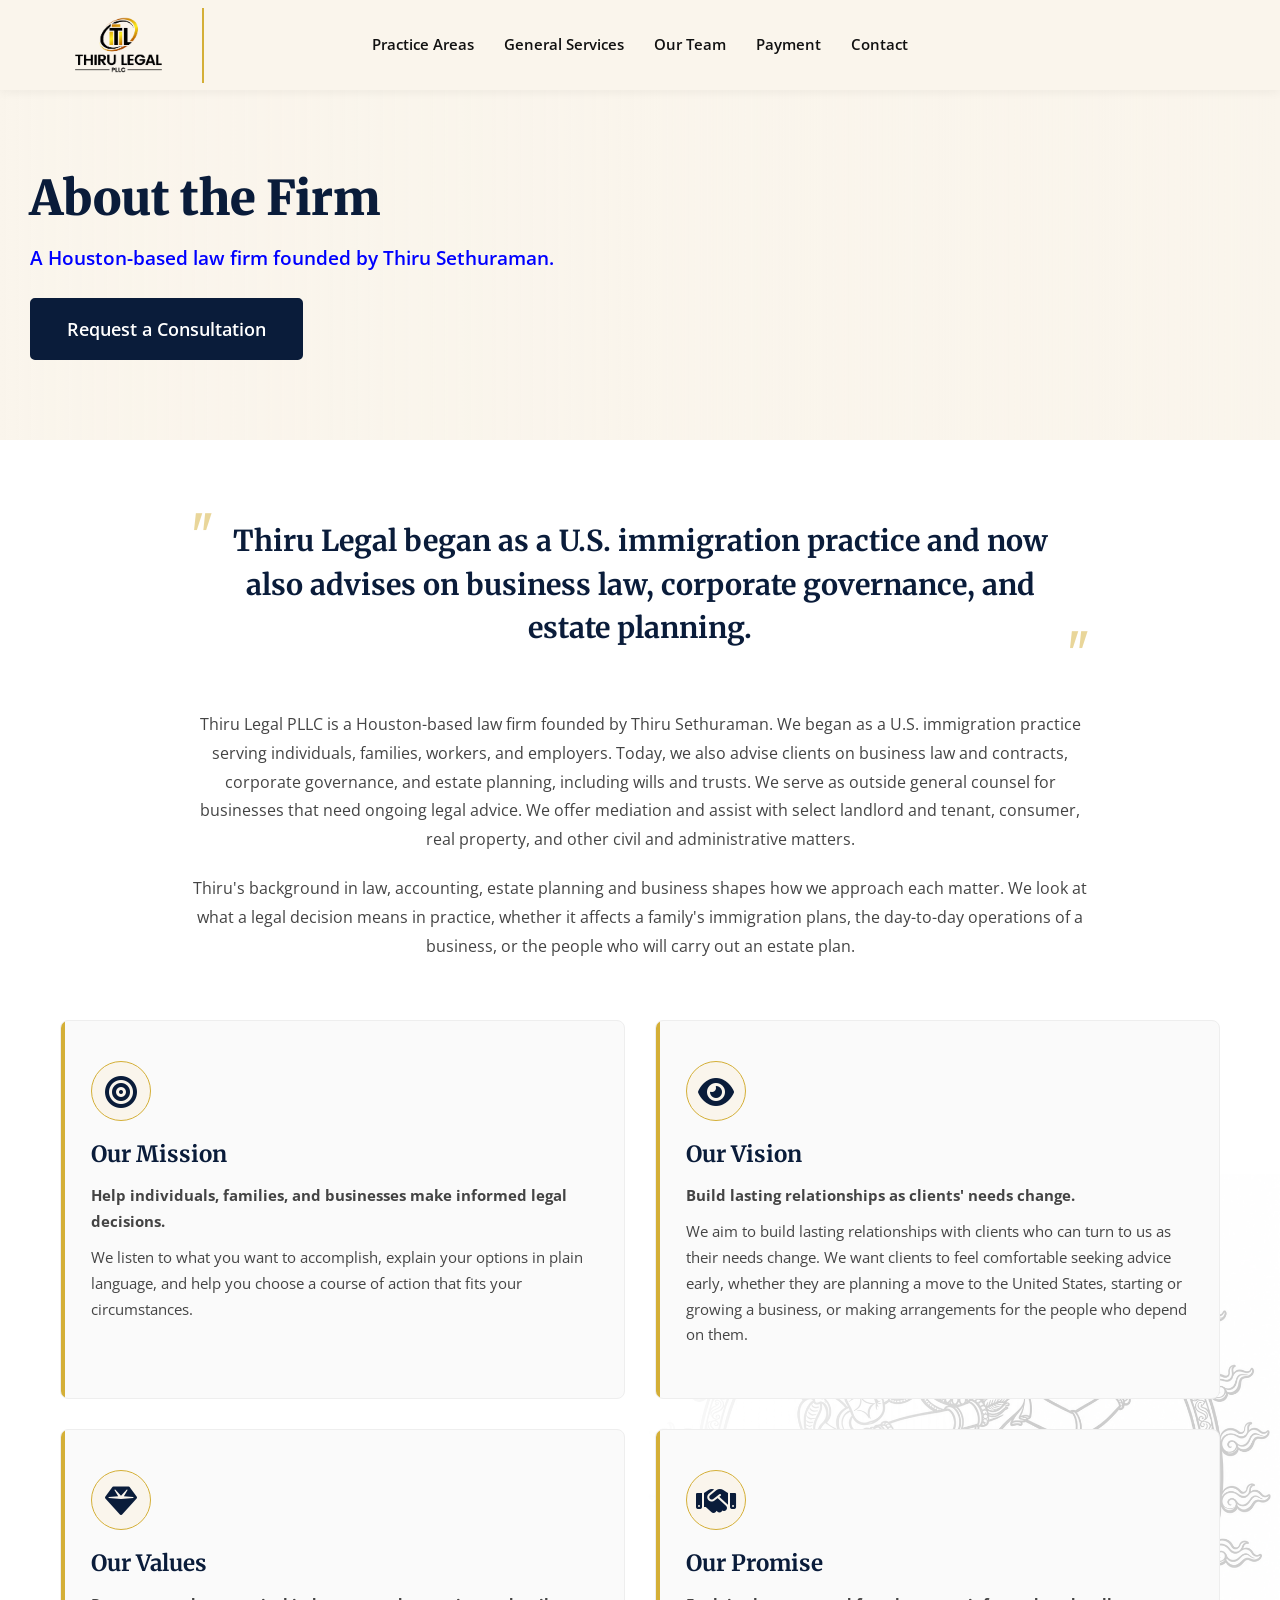
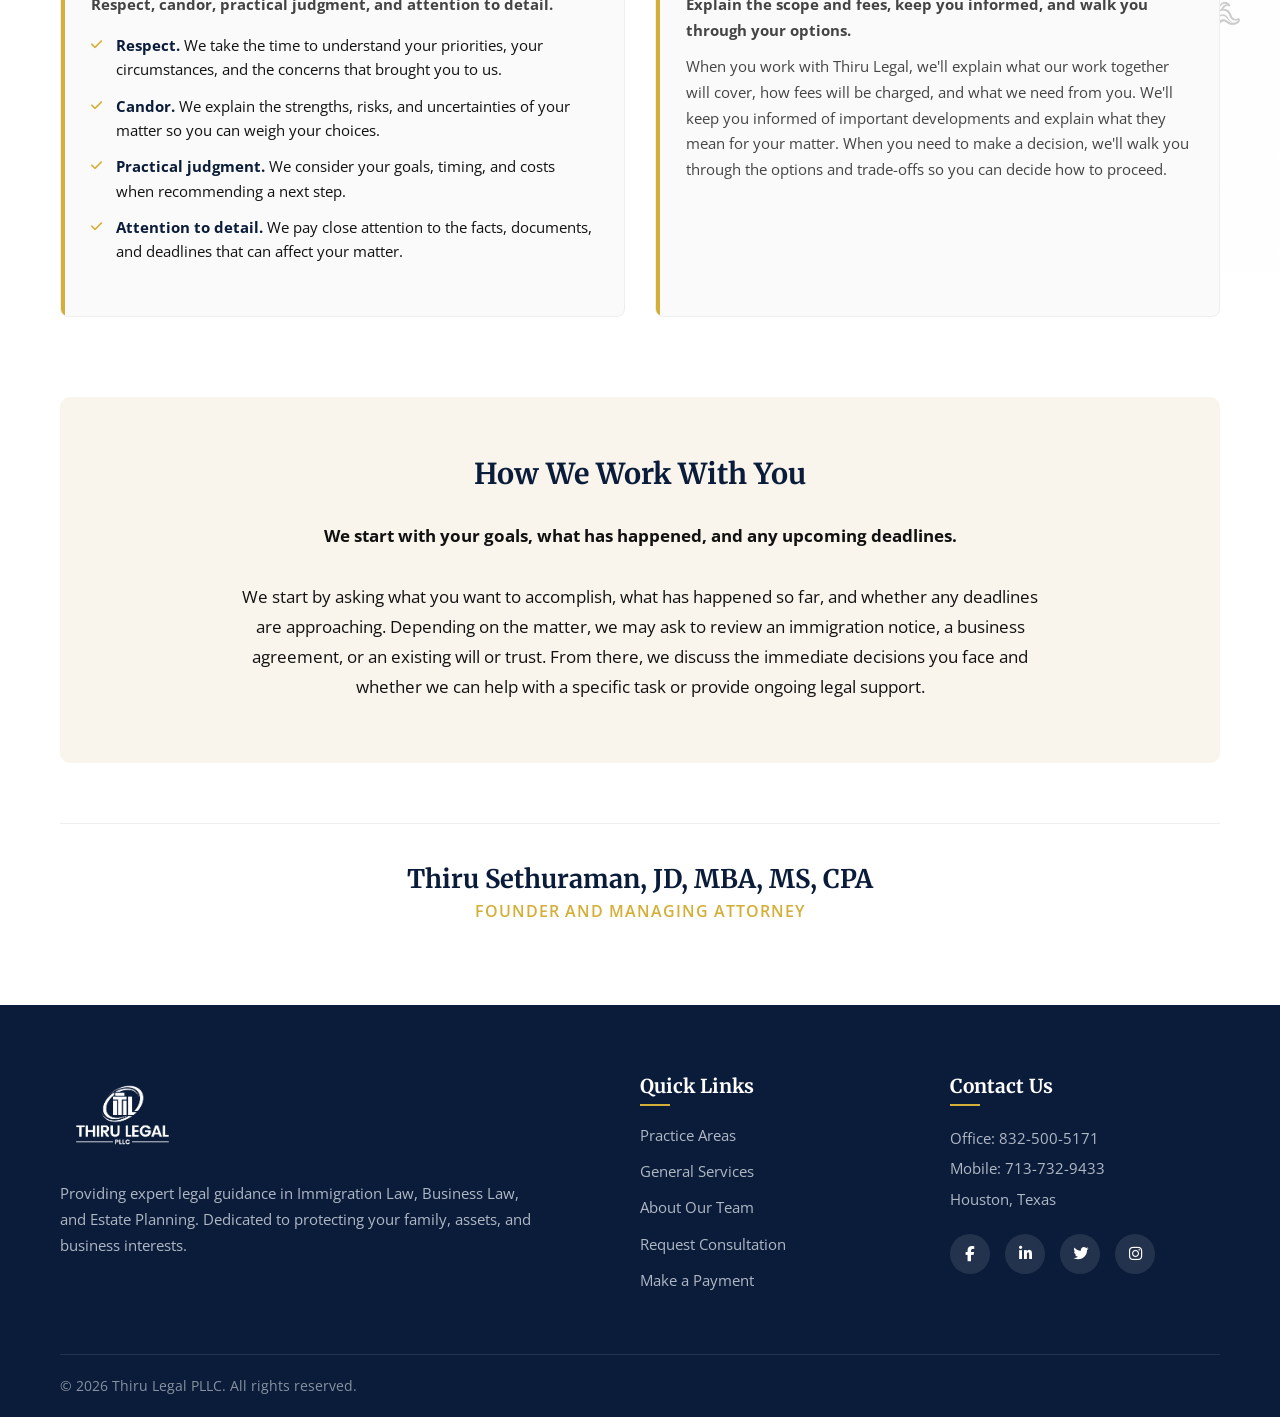
==== about.html @ 8e72c3c6 "latest" ====
<!DOCTYPE html>
<html lang="en">
<head>
    <meta charset="UTF-8">
    <meta name="viewport" content="width=device-width, initial-scale=1.0">
    <title>About the Firm | Thiru Legal PLLC</title>
    <link rel="stylesheet" href="https://cdnjs.cloudflare.com/ajax/libs/font-awesome/6.4.0/css/all.min.css">
    <link rel="preconnect" href="https://fonts.googleapis.com">
    <link rel="preconnect" href="https://fonts.gstatic.com" crossorigin>
    <link href="https://fonts.googleapis.com/css2?family=Merriweather:wght@400;700;900&family=Open+Sans:wght@400;600&display=swap" rel="stylesheet">
    <link rel="stylesheet" href="style.css">
    <style>
        /* --- ABOUT PAGE SPECIFIC STYLES --- */
        
        .about-intro-highlight {
            font-family: var(--font-heading);
            font-size: clamp(1.4rem, 3vw, 1.8rem);
            font-weight: 700;
            color: var(--primary-dark);
            text-align: center;
            max-width: 900px;
            margin: 0 auto 60px auto;
            line-height: 1.5;
            position: relative;
            padding: 0 20px;
        }

        .about-intro-highlight::before,
        .about-intro-highlight::after {
            content: '"';
            font-size: 3rem;
            color: var(--accent-gold);
            position: absolute;
            opacity: 0.5;
        }
        .about-intro-highlight::before { top: -20px; left: 0; }
        .about-intro-highlight::after { bottom: -40px; right: 0; }

        /* 4-Box Grid for Core Principles */
        .principles-grid {
            display: grid;
            grid-template-columns: repeat(2, 1fr);
            gap: 30px;
            margin-bottom: 80px;
        }

        .principle-card {
            background-color: #FAFAFA;
            border: 1px solid #eee;
            border-radius: 8px;
            padding: 40px 30px;
            transition: transform 0.3s ease, box-shadow 0.3s ease;
            position: relative;
            overflow: hidden;
        }

        .principle-card::before {
            content: '';
            position: absolute;
            top: 0;
            left: 0;
            width: 4px;
            height: 100%;
            background-color: var(--accent-gold);
            transition: width 0.3s ease;
        }

        .principle-card:hover {
            transform: translateY(-5px);
            box-shadow: 0 10px 30px rgba(0,0,0,0.08);
        }
        
        .principle-card:hover::before {
            width: 100%;
            opacity: 0.05;
        }

        .principle-icon {
            font-size: 2rem;
            color: var(--primary-dark);
            margin-bottom: 20px;
            display: inline-block;
            background: var(--primary-light);
            width: 60px;
            height: 60px;
            line-height: 60px;
            text-align: center;
            border-radius: 50%;
            border: 1px solid var(--accent-gold);
        }

        .principle-card h3 {
            font-size: 1.4rem;
            margin-bottom: 15px;
            color: var(--primary-dark);
        }

        .principle-card p {
            font-size: 0.95rem;
            color: var(--text-gray);
            line-height: 1.7;
            margin-bottom: 10px;
        }

        /* Values List styling */
        .values-list {
            list-style: none;
            padding: 0;
            margin: 0;
        }

        .values-list li {
            margin-bottom: 12px;
            padding-left: 25px;
            position: relative;
            font-size: 0.95rem;
            color: var(--text-dark);
        }

        .values-list li::before {
            content: '\f00c'; /* FontAwesome Checkmark */
            font-family: 'Font Awesome 6 Free';
            font-weight: 900;
            color: var(--accent-gold);
            position: absolute;
            left: 0;
            top: 2px;
            font-size: 0.8rem;
        }

        .values-list strong {
            color: var(--primary-dark);
        }

        /* The Process Section */
        .process-section {
            background-color: var(--primary-light);
            padding: 60px 40px;
            border-radius: 10px;
            margin-bottom: 60px;
        }

        .process-section h3 {
            font-size: 1.8rem;
            text-align: center;
            margin-bottom: 30px;
            color: var(--primary-dark);
        }

        .process-section p {
            text-align: center;
            max-width: 800px;
            margin: 0 auto;
            font-size: 1.05rem;
            line-height: 1.8;
            color: var(--text-dark);
        }

        /* Founder Block */
        .founder-signature {
            text-align: center;
            margin-top: 60px;
            padding-top: 40px;
            border-top: 1px solid #eee;
        }
        .founder-signature h4 {
            font-family: var(--font-heading);
            font-size: 1.6rem;
            color: var(--primary-dark);
            margin-bottom: 5px;
        }
        .founder-signature p {
            color: var(--accent-gold);
            font-size: 1rem;
            font-weight: 600;
            text-transform: uppercase;
            letter-spacing: 1px;
        }

        /* Background text block */
        .firm-background-text {
            max-width: 900px; 
            margin: 0 auto 60px auto; 
            font-size: 1rem; 
            color: var(--text-gray); 
            line-height: 1.8;
            text-align: center;
        }

        /* Responsive */
        @media (max-width: 768px) {
            .principles-grid { grid-template-columns: 1fr; }
            .process-section { padding: 40px 20px; }
        }
    </style>
</head>
<body>

    <!-- Header -->
    <header>
        <div class="container nav-container">
            <a href="index.html" class="logo-link">
                <img src="logo.png" alt="Thiru Legal PLLC Logo" class="nav-logo">
            </a>
            <ul class="nav-links" id="navLinks">
                <li><a href="index.html#practice-areas">Practice Areas</a></li>
                <li><a href="general-services.html">General Services</a></li>
                <li><a href="team.html">Our Team</a></li>
                <li><a href="payment.html">Payment</a></li>
                <li><a href="contact.html">Contact</a></li>
            </ul>
            <div class="nav-actions">
                <button class="mobile-menu-btn" onclick="toggleMenu()">☰</button>
            </div>
        </div>
    </header>

    <!-- Inner Hero -->
    <section class="inner-hero">
        <div class="container-fluid inner-hero-container">
            <div>
                <h1>About the Firm</h1>
                <p class="subtitle">A Houston-based law firm founded by Thiru Sethuraman.</p>
                <a href="index.html#contact" class="cta-btn">Request a Consultation</a>
            </div>
        </div>
    </section>

    <!-- Main Content -->
    <section class="page-content">
        <div class="container">
            
            <!-- Highlighted Quote -->
            <div class="about-intro-highlight">
                Thiru Legal began as a U.S. immigration practice and now also advises on business law, corporate governance, and estate planning.
            </div>

            <!-- Firm Background -->
            <div class="firm-background-text">
                <p style="margin-bottom: 20px;">Thiru Legal PLLC is a Houston-based law firm founded by Thiru Sethuraman. We began as a U.S. immigration practice serving individuals, families, workers, and employers. Today, we also advise clients on business law and contracts, corporate governance, and estate planning, including wills and trusts. We serve as outside general counsel for businesses that need ongoing legal advice. We offer mediation and assist with select landlord and tenant, consumer, real property, and other civil and administrative matters.</p>
                <p>Thiru's background in law, accounting, estate planning and business shapes how we approach each matter. We look at what a legal decision means in practice, whether it affects a family's immigration plans, the day-to-day operations of a business, or the people who will carry out an estate plan.</p>
            </div>

            <!-- Principles Grid -->
            <div class="principles-grid">
                
                <!-- Mission -->
                <div class="principle-card">
                    <div class="principle-icon"><i class="fas fa-bullseye"></i></div>
                    <h3>Our Mission</h3>
                    <p><strong>Help individuals, families, and businesses make informed legal decisions.</strong></p>
                    <p>We listen to what you want to accomplish, explain your options in plain language, and help you choose a course of action that fits your circumstances.</p>
                </div>

                <!-- Vision -->
                <div class="principle-card">
                    <div class="principle-icon"><i class="fas fa-eye"></i></div>
                    <h3>Our Vision</h3>
                    <p><strong>Build lasting relationships as clients' needs change.</strong></p>
                    <p>We aim to build lasting relationships with clients who can turn to us as their needs change. We want clients to feel comfortable seeking advice early, whether they are planning a move to the United States, starting or growing a business, or making arrangements for the people who depend on them.</p>
                </div>

                <!-- Values -->
                <div class="principle-card">
                    <div class="principle-icon"><i class="fas fa-gem"></i></div>
                    <h3>Our Values</h3>
                    <p style="margin-bottom: 15px;"><strong>Respect, candor, practical judgment, and attention to detail.</strong></p>
                    <ul class="values-list">
                        <li><strong>Respect.</strong> We take the time to understand your priorities, your circumstances, and the concerns that brought you to us.</li>
                        <li><strong>Candor.</strong> We explain the strengths, risks, and uncertainties of your matter so you can weigh your choices.</li>
                        <li><strong>Practical judgment.</strong> We consider your goals, timing, and costs when recommending a next step.</li>
                        <li><strong>Attention to detail.</strong> We pay close attention to the facts, documents, and deadlines that can affect your matter.</li>
                    </ul>
                </div>

                <!-- Promise -->
                <div class="principle-card">
                    <div class="principle-icon"><i class="fas fa-handshake"></i></div>
                    <h3>Our Promise</h3>
                    <p><strong>Explain the scope and fees, keep you informed, and walk you through your options.</strong></p>
                    <p>When you work with Thiru Legal, we'll explain what our work together will cover, how fees will be charged, and what we need from you. We'll keep you informed of important developments and explain what they mean for your matter. When you need to make a decision, we'll walk you through the options and trade-offs so you can decide how to proceed.</p>
                </div>

            </div>

            <!-- How We Work With You Section -->
            <div class="process-section">
                <h3>How We Work With You</h3>
                <p><strong>We start with your goals, what has happened, and any upcoming deadlines.</strong><br><br>
                We start by asking what you want to accomplish, what has happened so far, and whether any deadlines are approaching. Depending on the matter, we may ask to review an immigration notice, a business agreement, or an existing will or trust. From there, we discuss the immediate decisions you face and whether we can help with a specific task or provide ongoing legal support.</p>
            </div>

            <!-- Founder Signature -->
            <div class="founder-signature">
                <h4>Thiru Sethuraman, JD, MBA, MS, CPA</h4>
                <p>Founder and Managing Attorney</p>
            </div>

        </div>
    </section>

    <!-- Footer -->
    <footer id="contact">
        <div class="container">
            <div class="footer-grid">
                <div class="footer-col footer-about">
                    <a href="index.html" class="footer-logo-link">
                        <img src="logo.png" alt="Thiru Legal Logo" class="footer-logo-img">
                    </a>
                    <p>Providing expert legal guidance in Immigration Law, Business Law, and Estate Planning. Dedicated to protecting your family, assets, and business interests.</p>
                </div>
                <div class="footer-col footer-links">
                    <h4>Quick Links</h4>
                    <ul>
                        <li><a href="index.html#practice-areas">Practice Areas</a></li>
                        <li><a href="general-services.html">General Services</a></li>
                        <li><a href="team.html">About Our Team</a></li>
                        <li><a href="index.html#contact">Request Consultation</a></li>
                        <li><a href="payment.html">Make a Payment</a></li>
                    </ul>
                </div>
                <div class="footer-col footer-contact-info">
                    <h4>Contact Us</h4>
                    <div class="footer-contact-row">
                        <span>Office: 832-500-5171</span><br>
                        <span>Mobile: 713-732-9433</span><br>
                        <span>Houston, Texas</span>
                    </div>
                    <div class="footer-social">
                        <a href="#"><i class="fab fa-facebook-f"></i></a>
                        <a href="#"><i class="fab fa-linkedin-in"></i></a>
                        <a href="#"><i class="fab fa-twitter"></i></a>
                        <a href="#"><i class="fab fa-instagram"></i></a>
                    </div>
                </div>
            </div>
            <div class="footer-bottom">
                <p>&copy; 2026 Thiru Legal PLLC. All rights reserved.</p>
            </div>
        </div>
    </footer>

    <!-- JavaScript -->
    <script>
        function toggleMenu() {
            document.getElementById('navLinks').classList.toggle('active');
        }
    </script>
</body>
</html>
---- style.css ----
/* --- GLOBAL STYLES & VARIABLES --- */
        :root {
            --primary-dark: #0A1C3A; /* Navy Blue */
            --primary-light: #FAF5EC; /* Cream/Off-white */
            --accent-gold: #D4AF37;
            --text-dark: #111;
            --text-gray: #444;
            --white: #ffffff;
            --font-heading: 'Merriweather', serif;
            --font-body: 'Open Sans', sans-serif;
        }

        * {
            margin: 0;
            padding: 0;
            box-sizing: border-box;
        }

        body {
            font-family: var(--font-body);
            color: var(--text-dark);
            line-height: 1.6;
            background-color: var(--white);
            overflow-x: hidden;
        }

        h1, h2, h3, h4 {
            font-family: var(--font-heading);
            color: var(--primary-dark);
            line-height: 1.2;
        }

        a {
            text-decoration: none;
            color: inherit;
            transition: all 0.3s ease;
        }

        .container {
            max-width: 1200px;
            margin: 0 auto;
            padding: 0 20px;
        }

          /* --- NAVIGATION --- */
        header {
            background-color: var(--primary-light);
            padding: 5px 0;
            position: sticky;
            top: 0;
            z-index: 1000;
            box-shadow: 0 2px 10px rgba(0,0,0,0.05);
        }

        .nav-container {
            display: flex;
            justify-content: space-between; /* Pushes Logo left, Actions right */
            align-items: center;
            position: relative;
            min-height: 80px;
        }

        /* 1. Logo (Left) */
        .logo-link {
            display: flex;
            align-items: center;
            /* z-index: 10; */
            flex: 1; /* Ensures logo container takes up space on the left */
        }

        .nav-logo {
            height: 75px; 
            width: auto;
            object-fit: contain;
            border-right: 2px solid var(--accent-gold); 
            padding-right: 25px; 
        }

        /* 2. Nav Links (Center) */
        .nav-links {
            display: flex;
            gap: 30px;
            list-style: none;
            
            /* Keeps menu perfectly centered */
            position: absolute;
            left: 50%;
            transform: translateX(-50%);
            margin: 0;
            padding: 0;
        }

        .nav-links li a {
            font-size: 0.95rem;
            font-weight: 600;
            color: var(--text-dark);
            transition: color 0.3s ease;
        }

        .nav-links li a:hover {
            color: var(--accent-gold);
        }

        /* 3. Right Side Actions */
        .nav-actions {
            display: flex;
            align-items: center;
            gap: 15px;
            z-index: 10;
            flex: 1; /* Ensures actions container takes up space on the right */
            justify-content: flex-end; /* Aligns items to the right */
        }

        /* The new Consultation Button */
        .nav-cta-btn {
            background-color: var(--primary-dark);
            color: var(--white);
            padding: 10px 20px;
            border-radius: 5px;
            font-size: 0.9rem;
            font-weight: 600;
            border: 2px solid var(--primary-dark);
            transition: all 0.3s ease;
            white-space: nowrap; /* Prevents text from wrapping */
        }

        .nav-cta-btn:hover {
            background-color: transparent;
            color: var(--primary-dark);
        }

        .mobile-menu-btn {
            display: none;
            font-size: 1.5rem;
            cursor: pointer;
            background: none;
            border: none;
            color: var(--primary-dark);
        }

        /* --- RESPONSIVE UPDATES --- */
        /* Hide the centered links and show mobile menu earlier to prevent crowding */
        @media (max-width: 1100px) {
            .nav-links {
                display: none;
                flex-direction: column;
                position: absolute;
                top: 100%;
                left: 0;
                transform: none;
                width: 100%;
                background-color: var(--primary-light);
                padding: 20px 0;
                box-shadow: 0 5px 10px rgba(0,0,0,0.1);
                text-align: center;
                gap: 15px;
            }

            .nav-links.active {
                display: flex;
            }

            .mobile-menu-btn {
                display: block;
            }
            
            .nav-actions {
                flex: none; /* Remove flex sizing on mobile */
            }
        }

        @media (max-width: 576px) {
            /* On very small phones, hide the nav button text or make it smaller */
            .nav-logo {
                height: 50px; 
                border-right: none; 
                padding-right: 0;
            }
            
            .nav-cta-btn {
                padding: 8px 12px;
                font-size: 0.8rem;
            }
        }
 /* --- HERO SECTION (UPDATED FOR FULL BACKGROUND) --- */
        .hero {
            position: relative;
            padding: 120px 0; /* Adjust padding as needed */
            min-height: 600px;
            /* display: flex;
            align-items: center; */
            
            /* The Background Image */
            /* REPLACE THIS URL WITH YOUR ACTUAL IMAGE PATH */
           background-image: url('https://images.unsplash.com/photo-1497366216548-37526070297c?ixlib=rb-4.0.3&auto=format&fit=crop&w=1920&q=80');background-image: url('https://images.unsplash.com/photo-1556761175-5973dc0f32e7?ixlib=rb-4.0.3&auto=format&fit=crop&w=1920&q=80');background-image: url('https://images.unsplash.com/photo-1589829085413-56de8ae18c73?ixlib=rb-4.0.3&auto=format&fit=crop&w=1920&q=80');background-image: url('https://images.unsplash.com/photo-1600880292203-757bb62b4baf?ixlib=rb-4.0.3&auto=format&fit=crop&w=1920&q=80'); 
            background-size: cover;
            background-position: center;
            background-repeat: no-repeat;
        }

        /* The Cream Gradient Overlay */
        /* This creates the solid cream color on the left that fades out to reveal the image on the right */
        .hero::before {
            content: '';
            position: absolute;
            top: 0;
            left: 0;
            width: 100%;
            height: 100%;
            background: linear-gradient(to right, 
                rgba(250, 245, 236, 1) 0%,    /* Solid cream on the far left */
                rgba(250, 245, 236, 0.95) 30%, /* Cream fading slightly */
                rgba(250, 245, 236, 0.4) 60%,  /* Becoming transparent */
                rgba(250, 245, 236, 0) 100%    /* Fully transparent on the right */
            );
            z-index: 1;
        }

        .hero-container {
            display: flex;
            position: relative;
            z-index: 2; /* Keeps text above the overlay and image */
        }

        .hero-content {
            flex: 1;
            max-width: 650px; /* Prevents text from covering the faces in the image */
        }

        .hero-content h1 {
            font-size: 3.5rem;
            margin-bottom: 20px;
            font-weight: 900;
            line-height: 1.1;
        }

        .hero-subtitle {
            color: #0000FF;
            font-size: 1.2rem;
            font-weight: 600;
            margin-bottom: 15px;
            line-height: 1.4;
        }

        .hero-divider {
            width: 50px;
            height: 2px;
            background-color: var(--accent-gold);
            margin-bottom: 15px;
        }

        .hero-location {
            font-size: 0.95rem;
            margin-bottom: 30px;
            color: var(--text-gray);
        }

        .cta-btn {
            display: inline-block;
            background-color: var(--primary-dark);
            color: var(--white);
            padding: 15px 35px;
            border-radius: 5px;
            font-weight: 600;
            font-size: 1.1rem;
            border: 2px solid var(--primary-dark);
            transition: all 0.3s ease;
        }

        .cta-btn:hover {
            background-color: transparent;
            color: var(--primary-dark);
        }

        /* --- RESPONSIVE UPDATES FOR HERO --- */
        @media (max-width: 992px) {
            .hero-content h1 { font-size: 2.8rem; }
            .hero-content { max-width: 80%; }
            
            /* Adjust gradient for tablets */
            .hero::before {
                background: linear-gradient(to right, 
                    rgba(250, 245, 236, 1) 0%,    
                    rgba(250, 245, 236, 0.9) 50%, 
                    rgba(250, 245, 236, 0.5) 100%
                );
            }
        }

        @media (max-width: 768px) {
            .hero {
                padding: 80px 0;
                min-height: auto;
            }

            /* On mobile, make the overlay darker vertically so text is readable */
            .hero::before {
                background: rgba(250, 245, 236, 0.85); /* Solid overlay for mobile */
            }

            .hero-container {
                justify-content: center;
                text-align: center;
            }

            .hero-content {
                max-width: 100%;
            }

            .hero-content h1 { font-size: 2.2rem; }
            .hero-divider { margin: 15px auto; }
        }

        /* --- HOW WE CAN HELP SECTION --- */
        .help-section {
            padding: 80px 0;
            background-color: var(--white); 
            text-align: center;
            position: relative; 
            overflow: hidden; 
        }

        /* This creates the image on the RIGHT and fades it to the LEFT */
        .help-section::before {
            content: '';
            position: absolute;
            top: 0;
            right: 0; /* Changed from left: 0 to right: 0 */
            width: 50%; /* Adjust this if you want it wider/narrower */
            height: 100%;
            background-image: url('nataraja.png');
            background-size: contain;
            background-position: right center; /* Aligns image to the right */
            background-repeat: no-repeat;
            
            opacity: 0.1; /* 60% visibility */
            
            /* Reversed the gradient mask: solid on the right, fading to transparent on the left */
            -webkit-mask-image: linear-gradient(to left, black 40%, transparent 100%);
            mask-image: linear-gradient(to left, black 40%, transparent 100%);
            
            z-index: 0;
        }

        /* Ensure the text and cards stay above the background image */
        .help-section .container {
            position: relative;
            z-index: 1; 
        }

        .section-title {
            font-size: 2.5rem;
            margin-bottom: 15px;
            color: var(--primary-dark);
        }

        .section-divider-img {
            display: block;
            width: 300px; 
            height: auto;
            margin: 0 auto 50px auto; 
        }

        .help-grid {
            display: grid;
            grid-template-columns: repeat(2, 1fr);
            gap: 30px;
            text-align: left;
        }

        .help-card {
            /* Added a slight solid white background to the cards so text pops over the image */
            background-color: rgba(250, 250, 250, 0.95); 
            padding: 30px;
            border: 1px solid #eee;
            border-radius: 8px;
            transition: transform 0.3s ease, box-shadow 0.3s ease;
            backdrop-filter: blur(2px); /* Optional: blurs the image slightly behind the cards */
        }

        .help-card:hover {
            transform: translateY(-5px);
            box-shadow: 0 10px 20px rgba(0,0,0,0.05);
        }

        .help-card h3 {
            font-size: 1.3rem;
            margin-bottom: 10px;
            color: var(--primary-dark);
        }

        .help-card p {
            font-size: 0.95rem;
            color: var(--text-gray);
        }

        /* --- RESPONSIVE DESIGN FOR HELP SECTION --- */
        @media (max-width: 768px) {
            .help-grid {
                grid-template-columns: 1fr;
            }

            /* On mobile, the left-side image will interfere with text. 
               We move it to the background center and lower opacity */
            .help-section::before {
                width: 100%;
                background-position: center center;
                opacity: 0.1; /* Very light on mobile */
                -webkit-mask-image: none; /* Remove the fade on mobile */
                mask-image: none;
            }
            
            .help-card {
                background-color: var(--white); /* Solid white on mobile */
            }
        }

        /* --- GENERAL SERVICES --- */
        .general-services {
            background-color: var(--primary-light);
            padding: 30px 0;
            text-align: center;
        }

        .general-services p {
            max-width: 800px;
            margin: 0 auto;
            font-size: 1.1rem;
            color: var(--text-dark);
        }

        /* --- ABOUT THE FIRM --- */
        .about-firm {
            padding: 80px 0;
            background: linear-gradient(to right, #fcf9f2, #faefe0);
        }

        .about-container {
            display: flex;
            align-items: center;
            justify-content: center;
            gap: 40px;
            text-align: left;
        }

        .about-title {
            font-size: 2.2rem;
            flex: 1;
            text-align: right;
            border-right: 2px solid var(--accent-gold);
            padding-right: 40px;
        }

        .about-info {
            flex: 1;
            padding-left: 20px;
        }

        .about-info h3 {
            font-size: 1.4rem;
            margin-bottom: 5px;
        }

        .about-info p {
            font-size: 1rem;
            color: var(--text-dark);
        }

        /* --- FOOTER --- */
                /* --- FOOTER STYLES --- */
        footer {
            background-color: var(--primary-dark);
            color: var(--white);
            padding: 70px 0 20px 0;
            font-size: 0.95rem;
        }

        .footer-grid {
            display: grid;
            grid-template-columns: 2fr 1fr 1fr; /* About gets more space */
            gap: 40px;
            margin-bottom: 50px;
        }

        /* Column 1: About */
        .footer-logo-link {
            display: inline-block;
            margin-bottom: 20px;
        }

        .footer-logo-img {
            height: 80px; /* Adjust as needed */
            width: auto;
            object-fit: contain;
            
            /* INVERTS THE BLACK LOGO TO WHITE FOR DARK BACKGROUND */
            /* Remove this line if you have a white version of your logo */
            filter: brightness(0) invert(1); 
        }

        .footer-about p {
            color: #b0b8c4; /* Light gray for readability */
            line-height: 1.7;
            max-width: 90%;
        }

        /* Column Headings */
        .footer-col h4 {
            color: var(--white);
            font-size: 1.2rem;
            margin-bottom: 25px;
            font-family: var(--font-heading);
            position: relative;
        }

        /* Gold underline for headings */
        .footer-col h4::after {
            content: '';
            position: absolute;
            left: 0;
            bottom: -8px;
            width: 30px;
            height: 2px;
            background-color: var(--accent-gold);
        }

        /* Quick Links */
        .footer-links ul {
            list-style: none;
            padding: 0;
            margin: 0;
        }

        .footer-links ul li {
            margin-bottom: 12px;
        }

        .footer-links ul li a {
            color: #b0b8c4;
            transition: color 0.3s ease;
        }

        .footer-links ul li a:hover {
            color: var(--accent-gold);
            padding-left: 5px; /* Slight movement on hover */
        }

        /* Contact Info */
        .footer-contact-row {
            color: #b0b8c4;
            line-height: 2;
            margin-bottom: 20px;
        }

        /* Social Media Icons */
        .footer-social {
            display: flex;
            gap: 15px;
        }

        .footer-social a {
            display: flex;
            justify-content: center;
            align-items: center;
            width: 40px;
            height: 40px;
            background-color: rgba(255, 255, 255, 0.1);
            color: var(--white);
            border-radius: 50%;
            transition: all 0.3s ease;
        }

        .footer-social a:hover {
            background-color: var(--accent-gold);
            color: var(--primary-dark);
            transform: translateY(-3px);
        }

        /* Footer Bottom Bar */
        .footer-bottom {
            border-top: 1px solid rgba(255, 255, 255, 0.1);
            padding-top: 20px;
            display: flex;
            justify-content: space-between;
            align-items: center;
            color: #8892a0;
            font-size: 0.85rem;
            flex-wrap: wrap;
            gap: 15px;
        }

        .footer-legal-links a {
            color: #8892a0;
            margin: 0 5px;
        }

        .footer-legal-links a:hover {
            color: var(--accent-gold);
        }

        /* --- FOOTER RESPONSIVE DESIGN --- */
        @media (max-width: 992px) {
            .footer-grid {
                grid-template-columns: 1fr 1fr; /* 2 columns on tablet */
            }
            .footer-about {
                grid-column: 1 / -1; /* About spans full width */
            }
            .footer-about p {
                max-width: 100%;
            }
        }

        @media (max-width: 768px) {
            .footer-grid {
                grid-template-columns: 1fr; /* Stack everything on mobile */
                text-align: center;
                gap: 30px;
            }

            .footer-col h4::after {
                left: 50%;
                transform: translateX(-50%); /* Center the gold underline */
            }

            .footer-social {
                justify-content: center; /* Center social icons */
            }

            .footer-bottom {
                flex-direction: column;
                text-align: center;
            }
        }

        /* --- RESPONSIVE DESIGN --- */
        @media (max-width: 992px) {
            .hero-content h1 { font-size: 2.8rem; }
            .about-container { flex-direction: column; text-align: center; gap: 20px; }
            .about-title { text-align: center; border-right: none; border-bottom: 2px solid var(--accent-gold); padding-right: 0; padding-bottom: 15px; }
            .about-info { padding-left: 0; }
        }

        @media (max-width: 768px) {
            .nav-links {
                display: none;
                flex-direction: column;
                position: absolute;
                top: 100%;
                left: 0;
                width: 100%;
                background-color: var(--primary-light);
                padding: 20px 0;
                box-shadow: 0 5px 10px rgba(0,0,0,0.1);
                text-align: center;
            }

            .nav-links.active {
                display: flex;
            }

            .nav-links li { margin: 10px 0; }

            .mobile-menu-btn { display: block; }

            .logo { border-right: none; padding-right: 0; }

            .hero-container {
                flex-direction: column;
                text-align: center;
            }

            .hero-content h1 { font-size: 2.2rem; }
            
            .hero-divider { margin: 15px auto; }
            
            .hero-image {
                width: 100%;
                min-height: 300px;
            }

            .help-grid {
                grid-template-columns: 1fr;
            }

            .footer-contact {
                flex-direction: column;
                gap: 10px;
            }

            .footer-contact .divider { display: none; }
        }

        /* Section Titles (How We Can Help, General Services) */
        .section-divider-img {
            display: block;
            width: 250px; /* Slightly wider for the center of the page */
            height: auto;
            margin: 0 auto 50px auto; /* Centers it and adds space below */
            margin-top: -25px;
        }


                /* --- RESPONSIVE TYPOGRAPHY FOR MOBILE --- */
        @media (max-width: 768px) {
            /* Scale down the main Hero Heading */
            .hero-content h1 {
                font-size: 2.2rem; /* Reduced from 3.5rem */
            }

            /* Scale down Section Headings (How We Can Help, General Services) */
            .section-title {
                font-size: 2rem; /* Reduced from 2.5rem */
            }

            /* Scale down the About the Firm heading */
            .about-title {
                font-size: 1.8rem; /* Reduced from 2.2rem */
                text-align: center; /* Good to center on mobile */
            }

            /* Scale down Card Headings */
            .help-card h3 {
                font-size: 1.2rem;
            }
            
            /* Ensure the subtitle doesn't look too big either */
            .hero-subtitle {
                font-size: 1rem; 
            }
        }

        /* Extra Small Devices (Phones) */
        @media (max-width: 480px) {
            .hero-content h1 {
                font-size: 1.8rem; /* Even smaller for narrow phones */
            }

            .section-title {
                font-size: 1.6rem;
            }
        }

/* new pages */

/* --- NEW INNER PAGE STYLES --- */

/* Inner Page Hero */
.inner-hero {
    background-color: var(--primary-light);
    background-image: linear-gradient(to right, rgba(250, 245, 236, 1) 0%, rgba(250, 245, 236, 0.8) 50%, rgba(250, 245, 236, 0) 100%), url('https://images.unsplash.com/photo-1497366216548-37526070297c?ixlib=rb-4.0.3&auto=format&fit=crop&w=1920&q=80');
    background-size: cover;
    background-position: center right;
    padding: 80px 0;
    min-height: 350px;
    display: flex;
    align-items: center;
}

.inner-hero h1 {
    font-size: 3rem;
    margin-bottom: 15px;
    font-weight: 900;
}

.inner-hero .subtitle {
    color: #0000FF;
    font-size: 1.2rem;
    font-weight: 600;
    margin-bottom: 25px;
    max-width: 600px;
}

/* Content Sections */
        /* --- SERVICE PAGE BACKGROUND IMAGE --- */

        .page-content {
            position: relative;
            padding: 80px 0;
            background-color: var(--white);
            overflow: hidden; /* Prevents image from spilling out */
        }

        /* This creates the image on the RIGHT and fades it to the LEFT */
        .page-content::before {
            content: '';
            position: absolute;
            top: 0;
            right: 0; 
            width: 50%; 
            height: 100%;
            background-image: url('nataraja.png');
            background-size: contain;
            background-position: right center; 
            background-repeat: no-repeat;
            
            opacity: 0.2; /* Adjust to 0.2 or 0.3 if you want it more visible */
            
            /* Fades out to the left */
            -webkit-mask-image: linear-gradient(to left, black 40%, transparent 100%);
            mask-image: linear-gradient(to left, black 40%, transparent 100%);
            
            z-index: 0;
        }

        /* Ensure the text and cards stay above the background image */
        .page-content .container {
            position: relative;
            z-index: 1; 
        }

.content-intro {
    max-width: 1200px;
    margin: 0 auto 60px auto;
    font-size: 1.2rem;
    line-height: 1.8;
    color: var(--text-dark);
    text-align: center;
}

/* Accordion / Service List */
/* --- TWO-COLUMN SERVICE LIST --- */

/* 1. Turn the list into a 2-column grid */
.service-list {
    display: grid;
    grid-template-columns: repeat(2, 1fr); /* 2 columns of equal width */
    gap: 20px; /* Space between the items */
    max-width: 1200px; /* Optional: limits width on very large screens */
    margin: 0 auto;
    align-items: start; /* Prevents items from stretching to match heights */
}

/* 2. Style the individual items to look like the cards in your document */
.service-item {
    background-color: #FAFAFA;
    border: 1px solid #eee;
    border-radius: 8px;
    overflow: hidden;
    transition: all 0.3s ease;
}

/* 3. Adjust the header to fit the new layout */
.service-header {
    padding: 20px 25px;
    background-color: var(--white);
    cursor: pointer;
    display: flex;
    justify-content: space-between;
    align-items: center;
    transition: background-color 0.3s ease;
}

/* 4. Adjust the body for the grid layout */
.service-body {
    padding: 0 25px;
    max-height: 0;
    overflow: hidden;
    transition: max-height 0.4s ease-out, padding 0.4s ease;
    background-color: #FAFAFA;

}

/* 5. When active, expand the body */
.service-item.active .service-body {
    padding: 25px;
    max-height: 1500px; /* Increased to fit longer content like the Business/Employment list */
}

/* --- RESPONSIVE: 1 COLUMN ON MOBILE --- */
@media (max-width: 900px) {
    .service-list {
        grid-template-columns: 1fr; /* Switch to 1 column on tablets/phones */
    }
}


/* Mobile Adjustments */
@media (max-width: 768px) {
    .inner-hero { padding: 60px 0; text-align: center; }
    .inner-hero h1 { font-size: 2.2rem; }
    .inner-hero .subtitle { margin: 0 auto 20px auto; }
    .service-header { padding: 20px; }
    .service-header h3 { font-size: 1.1rem; }
    .service-item.active .service-body { padding: 20px; }
}

.inner-hero-container{
    padding: 0 30px;
}
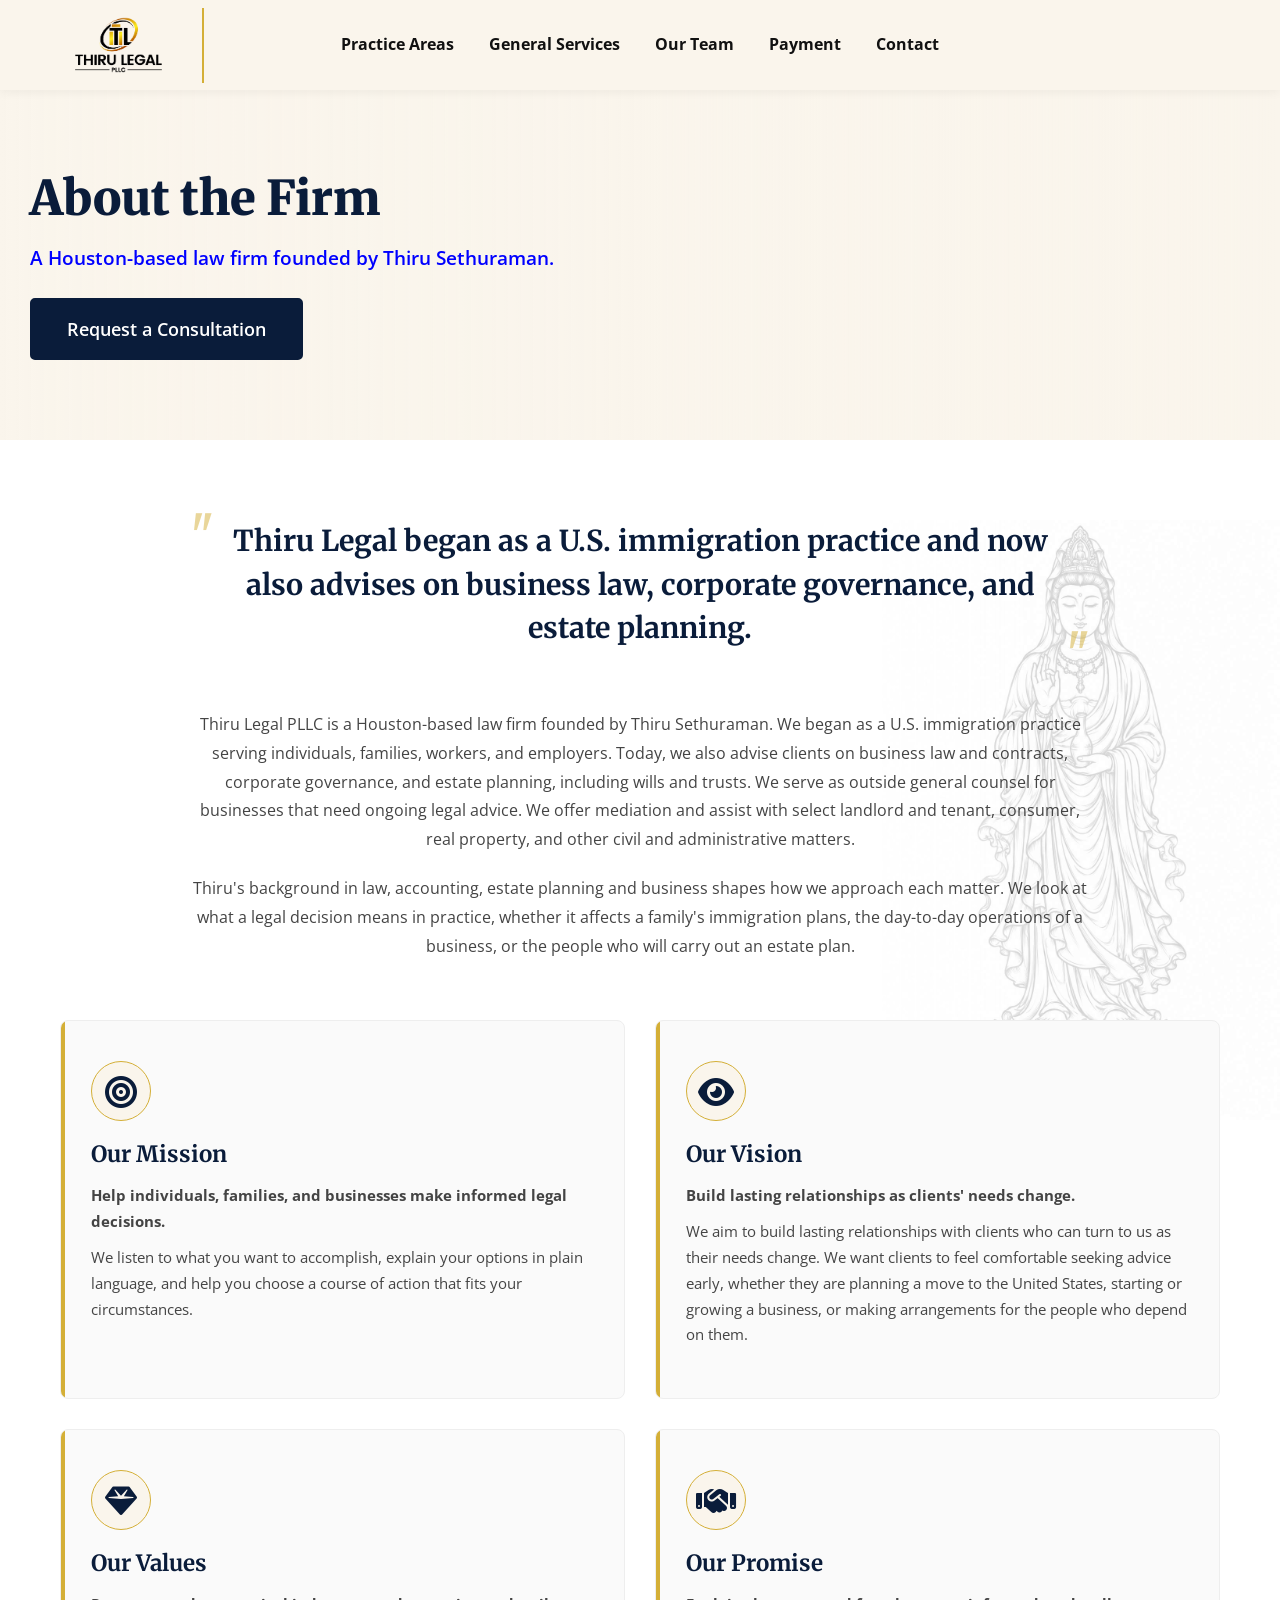
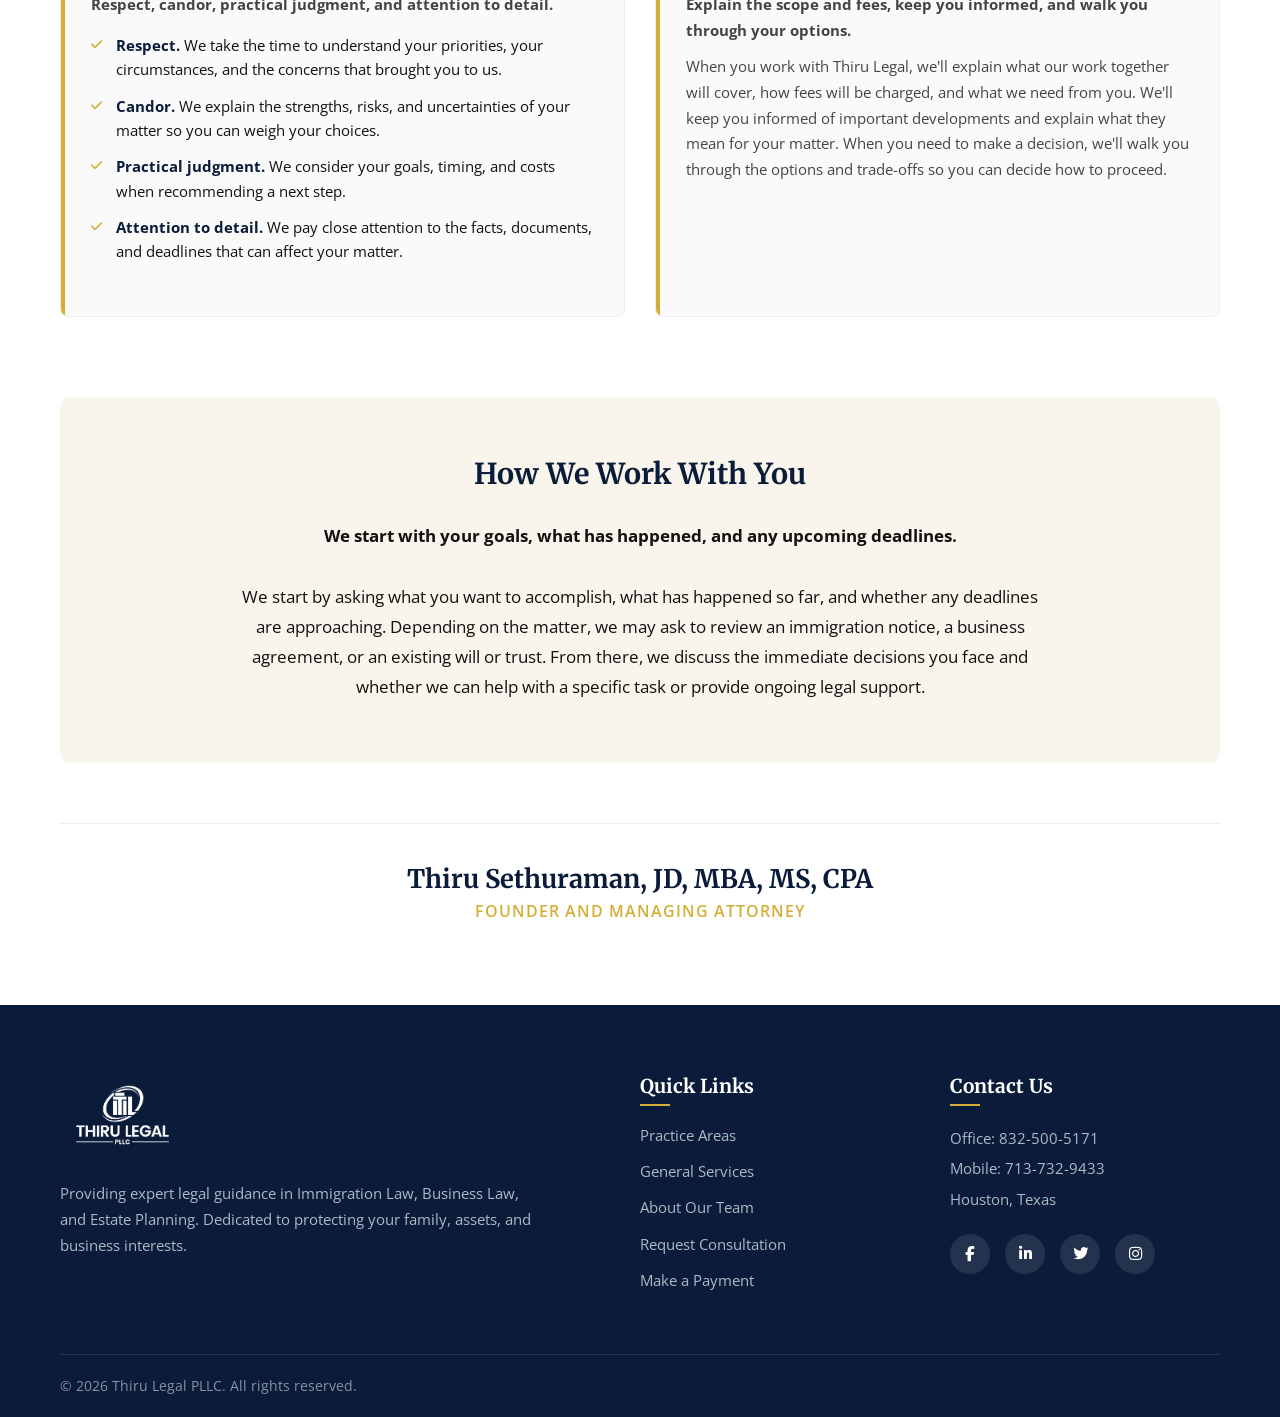
==== commit 61e1ce28: "updated work" ====
--- a/about.html
+++ b/about.html
@@ -62,7 +62,7 @@
             width: 4px;
             height: 100%;
             background-color: var(--accent-gold);
-            transition: width 0.3s ease;
+            /* transition: width 0.3s ease; */
         }
 
         .principle-card:hover {
@@ -227,7 +227,7 @@
     </section>
 
     <!-- Main Content -->
-    <section class="page-content">
+    <section class="page-content page-content--about">
         <div class="container">
             
             <!-- Highlighted Quote -->
--- a/style.css
+++ b/style.css
@@ -80,7 +80,7 @@
         /* 2. Nav Links (Center) */
         .nav-links {
             display: flex;
-            gap: 30px;
+            gap: 35px;
             list-style: none;
             
             /* Keeps menu perfectly centered */
@@ -92,8 +92,8 @@
         }
 
         .nav-links li a {
-            font-size: 0.95rem;
-            font-weight: 600;
+            font-size: 16px;
+            font-weight: 700;
             color: var(--text-dark);
             transition: color 0.3s ease;
         }
@@ -775,40 +775,48 @@
 /* Content Sections */
         /* --- SERVICE PAGE BACKGROUND IMAGE --- */
 
-        .page-content {
+.page-content {
             position: relative;
             padding: 80px 0;
             background-color: var(--white);
-            overflow: hidden; /* Prevents image from spilling out */
-        }
-
-        /* This creates the image on the RIGHT and fades it to the LEFT */
+            overflow: hidden;
+        }
+
         .page-content::before {
             content: '';
             position: absolute;
-            top: 0;
-            right: 0; 
-            width: 50%; 
-            height: 100%;
-            background-image: url('nataraja.png');
+            top: 80px;
+            right: 0;
+            width: 50%;
+            height: 600px;
             background-size: contain;
-            background-position: right center; 
+            background-position: right top;
             background-repeat: no-repeat;
-            
-            opacity: 0.2; /* Adjust to 0.2 or 0.3 if you want it more visible */
-            
-            /* Fades out to the left */
+            opacity: 0.3;
             -webkit-mask-image: linear-gradient(to left, black 40%, transparent 100%);
             mask-image: linear-gradient(to left, black 40%, transparent 100%);
-            
             z-index: 0;
-        }
+            pointer-events: none;
+        }
+
+        /* Per-page images — only the URL changes */
+        .page-content--immigration::before { background-image: url('temp1_darker.jpeg'); }
+        .page-content--business::before    { background-image: url('temp2_darker.jpeg'); }
+        .page-content--estate::before      { background-image: url('temp3_darker.jpeg'); }
+        .page-content--family::before      { background-image: url('temp4_darker.jpeg'); }
+
+        .page-content--general::before      { background-image: url('krish1_darker.jpeg'); }
+        .page-content--about::before      { background-image: url('krish2_darker.jpeg'); }
+        
+
 
         /* Ensure the text and cards stay above the background image */
         .page-content .container {
             position: relative;
             z-index: 1; 
         }
+
+
 
 .content-intro {
     max-width: 1200px;
@@ -820,28 +828,31 @@
 }
 
 /* Accordion / Service List */
-/* --- TWO-COLUMN SERVICE LIST --- */
-
-/* 1. Turn the list into a 2-column grid */
+/* --- TWO-COLUMN SERVICE LIST (COLUMN LAYOUT) --- */
 .service-list {
-    display: grid;
-    grid-template-columns: repeat(2, 1fr); /* 2 columns of equal width */
-    gap: 20px; /* Space between the items */
-    max-width: 1200px; /* Optional: limits width on very large screens */
+    column-count: 2;
+    column-gap: 20px;
+    max-width: 1200px;
     margin: 0 auto;
-    align-items: start; /* Prevents items from stretching to match heights */
-}
-
-/* 2. Style the individual items to look like the cards in your document */
+}
+
 .service-item {
+    break-inside: avoid;
+    display: inline-block;
+    width: 100%;
+    margin-bottom: 20px;
     background-color: #FAFAFA;
     border: 1px solid #eee;
     border-radius: 8px;
     overflow: hidden;
-    transition: all 0.3s ease;
-}
-
-/* 3. Adjust the header to fit the new layout */
+    transition: box-shadow 0.3s ease, border-color 0.3s ease;
+}
+
+.service-item.active {
+    box-shadow: 0 8px 24px rgba(10, 28, 58, 0.12);
+    border-color: var(--accent-gold);
+}
+
 .service-header {
     padding: 20px 25px;
     background-color: var(--white);
@@ -852,26 +863,30 @@
     transition: background-color 0.3s ease;
 }
 
-/* 4. Adjust the body for the grid layout */
+.service-header i {
+    transition: transform 0.3s ease;
+}
+
+.service-item.active .service-header i {
+    transform: rotate(180deg);
+}
+
 .service-body {
     padding: 0 25px;
     max-height: 0;
     overflow: hidden;
     transition: max-height 0.4s ease-out, padding 0.4s ease;
     background-color: #FAFAFA;
-
-}
-
-/* 5. When active, expand the body */
+}
+
 .service-item.active .service-body {
     padding: 25px;
-    max-height: 1500px; /* Increased to fit longer content like the Business/Employment list */
-}
-
-/* --- RESPONSIVE: 1 COLUMN ON MOBILE --- */
+    max-height: 2000px;
+}
+
 @media (max-width: 900px) {
     .service-list {
-        grid-template-columns: 1fr; /* Switch to 1 column on tablets/phones */
+        column-count: 1;
     }
 }
 
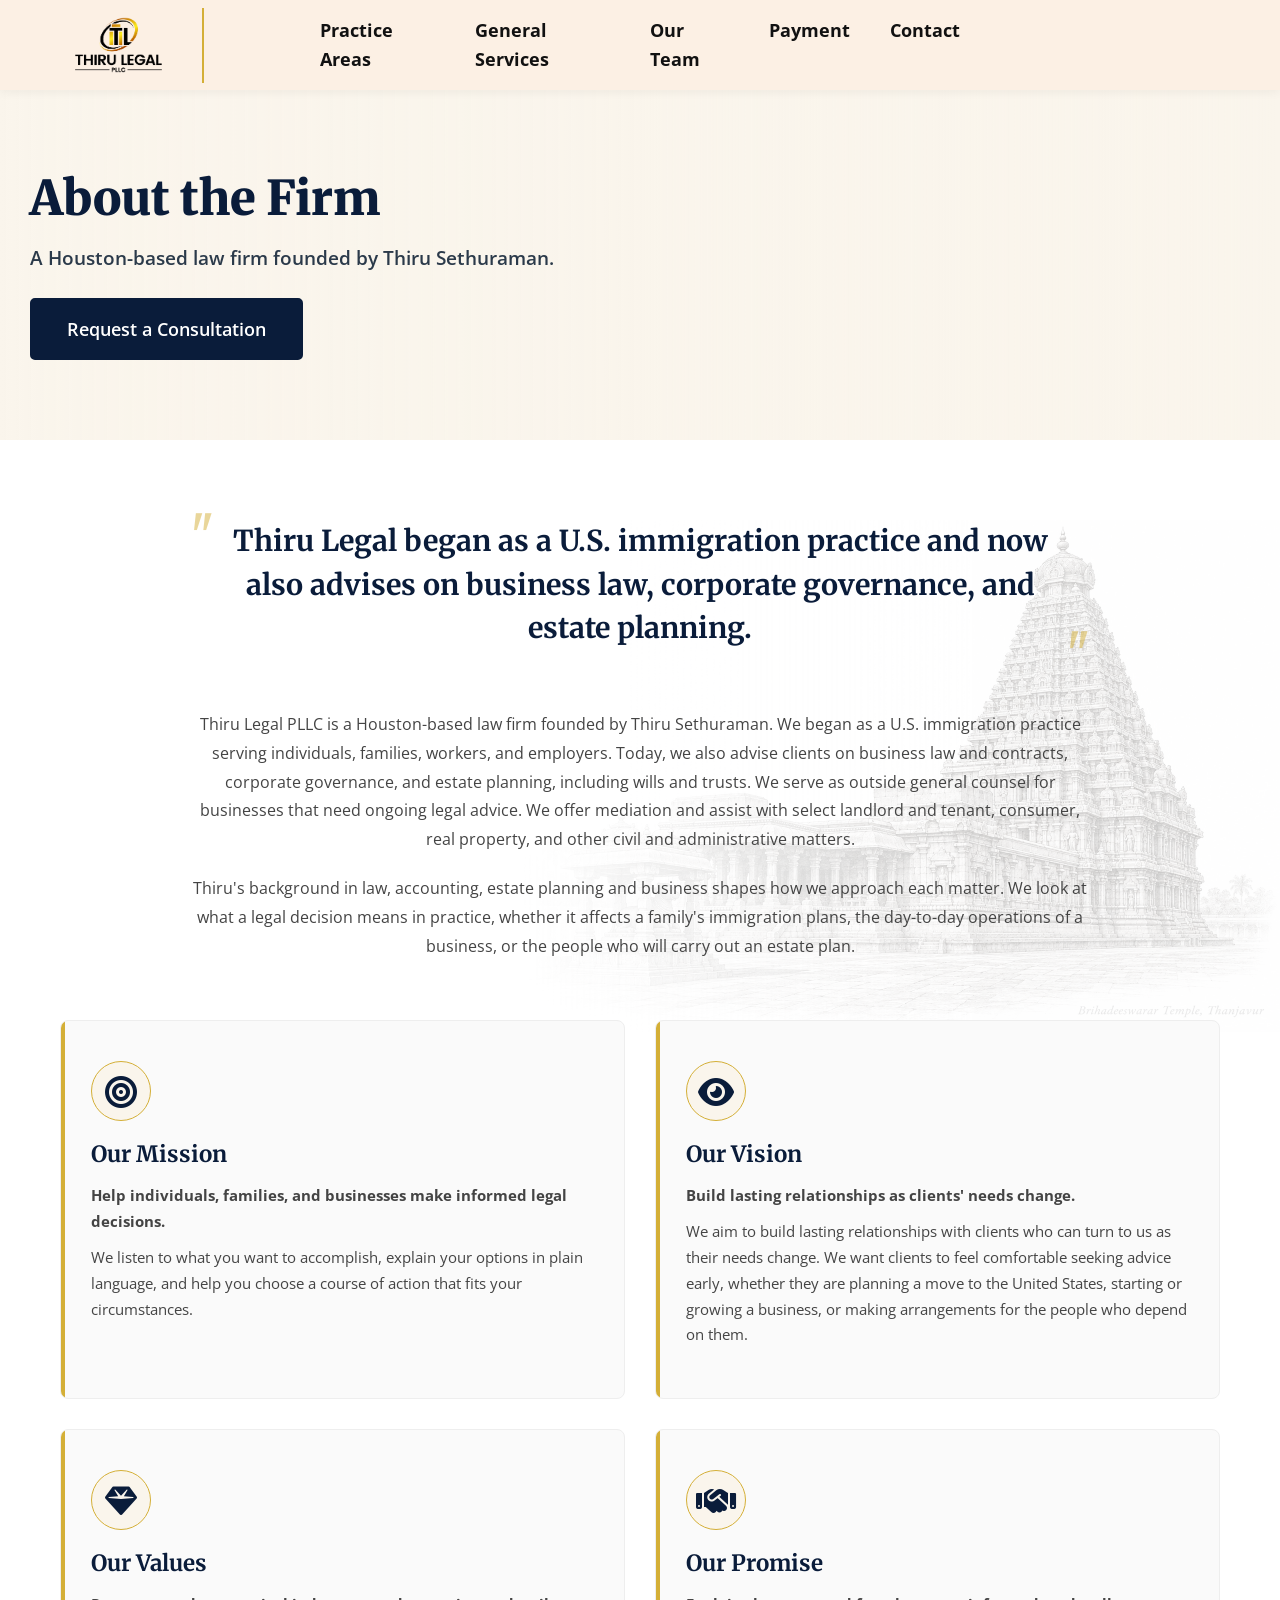
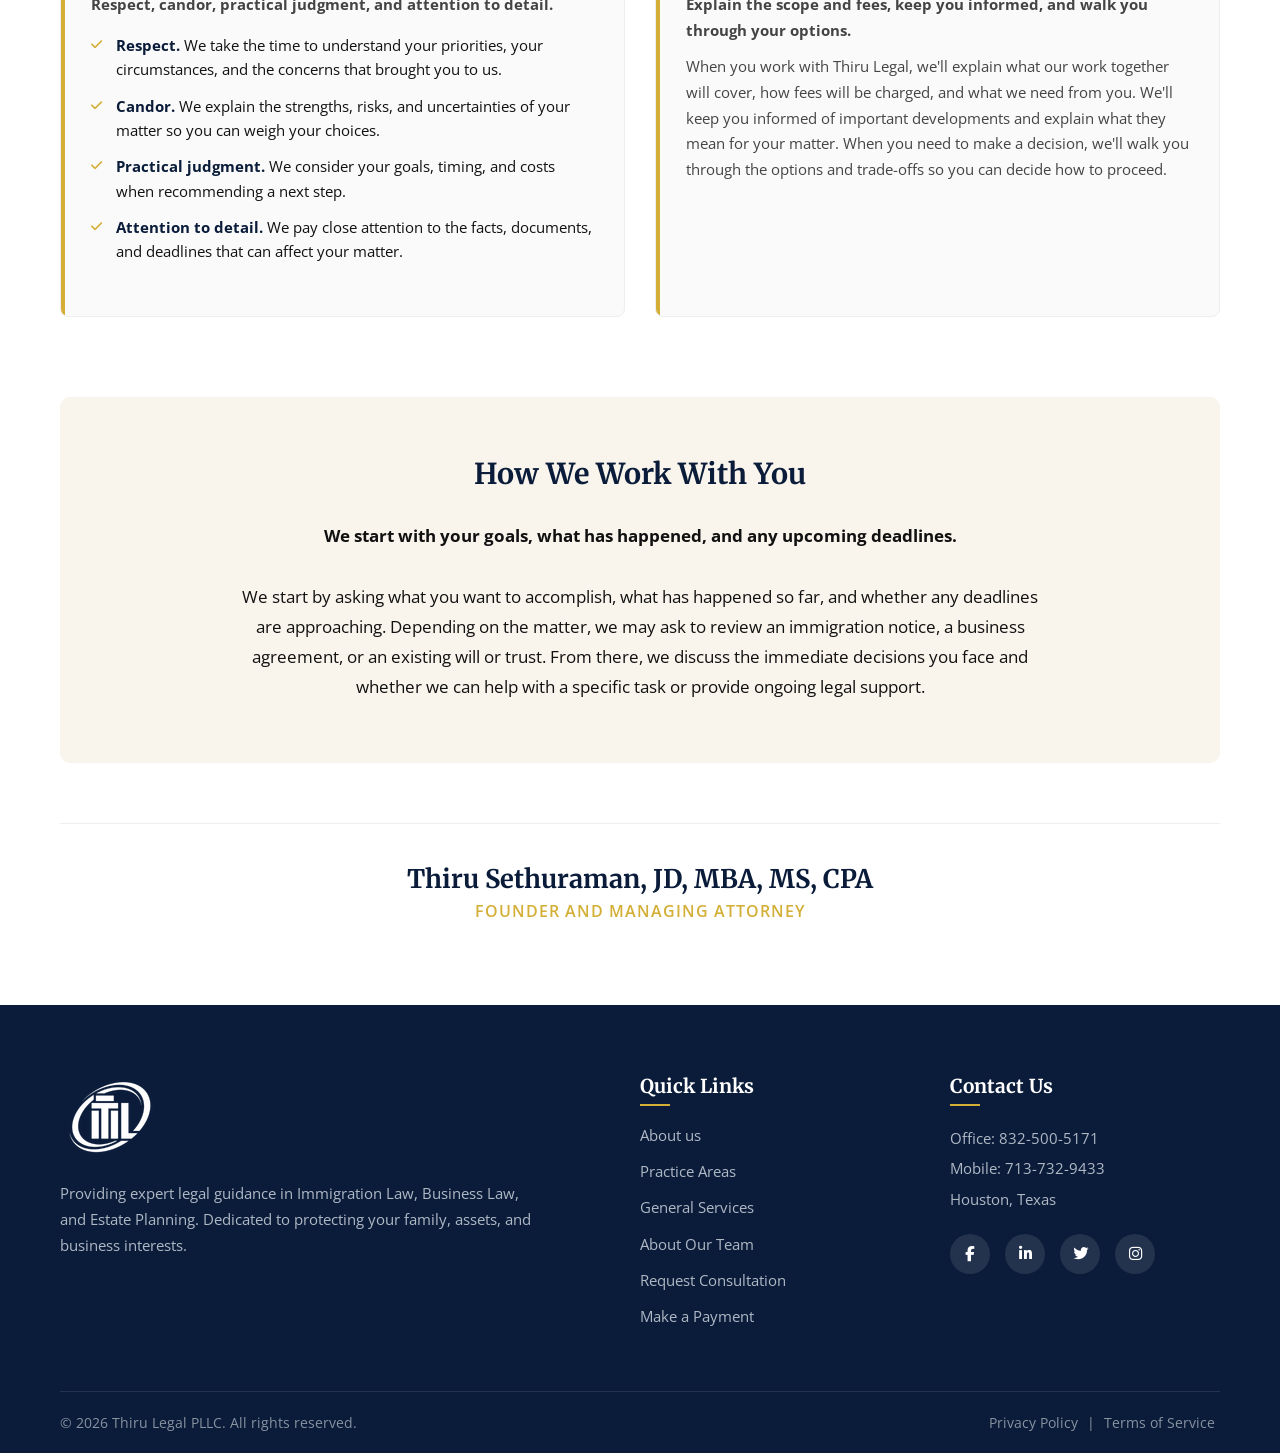
==== commit 7409f2e7: "updated code" ====
--- a/about.html
+++ b/about.html
@@ -221,7 +221,7 @@
             <div>
                 <h1>About the Firm</h1>
                 <p class="subtitle">A Houston-based law firm founded by Thiru Sethuraman.</p>
-                <a href="index.html#contact" class="cta-btn">Request a Consultation</a>
+                <a href="contact.html" class="cta-btn">Request a Consultation</a>
             </div>
         </div>
     </section>
@@ -300,25 +300,33 @@
     </section>
 
     <!-- Footer -->
-    <footer id="contact">
+     <footer id="contact">
         <div class="container">
             <div class="footer-grid">
+                
+                <!-- Column 1: Logo & About -->
                 <div class="footer-col footer-about">
-                    <a href="index.html" class="footer-logo-link">
-                        <img src="logo.png" alt="Thiru Legal Logo" class="footer-logo-img">
+                    <a href="#" class="footer-logo-link">
+                        <!-- Added CSS filter to make the black logo white for the dark footer -->
+                        <img src="logosmall.png" alt="Thiru Legal Logo" class="footer-logo-img">
                     </a>
                     <p>Providing expert legal guidance in Immigration Law, Business Law, and Estate Planning. Dedicated to protecting your family, assets, and business interests.</p>
                 </div>
+
+                <!-- Column 2: Quick Links -->
                 <div class="footer-col footer-links">
                     <h4>Quick Links</h4>
                     <ul>
-                        <li><a href="index.html#practice-areas">Practice Areas</a></li>
+                        <li><a href="about.html">About us</a></li>
+                        <li><a href="#practice-areas">Practice Areas</a></li>
                         <li><a href="general-services.html">General Services</a></li>
                         <li><a href="team.html">About Our Team</a></li>
-                        <li><a href="index.html#contact">Request Consultation</a></li>
+                        <li><a href="contact.html">Request Consultation</a></li>
                         <li><a href="payment.html">Make a Payment</a></li>
                     </ul>
                 </div>
+
+                <!-- Column 3: Contact & Social -->
                 <div class="footer-col footer-contact-info">
                     <h4>Contact Us</h4>
                     <div class="footer-contact-row">
@@ -326,16 +334,23 @@
                         <span>Mobile: 713-732-9433</span><br>
                         <span>Houston, Texas</span>
                     </div>
+                    
                     <div class="footer-social">
-                        <a href="#"><i class="fab fa-facebook-f"></i></a>
-                        <a href="#"><i class="fab fa-linkedin-in"></i></a>
-                        <a href="#"><i class="fab fa-twitter"></i></a>
-                        <a href="#"><i class="fab fa-instagram"></i></a>
+                        <a href="https://www.facebook.com/61580748410083/" aria-label="Facebook" target="_blank"><i class="fab fa-facebook-f"></i></a>
+                        <a href="https://www.linkedin.com/company/thiru-legal/" aria-label="LinkedIn" target="_blank"><i class="fab fa-linkedin-in"></i></a>
+                        <a href="#" aria-label="Twitter" target="_blank"><i class="fab fa-twitter"></i></a>
+                        <a href="https://www.instagram.com/thirulegal?dmpr=aTg2dDdycHlybzVy" aria-label="Instagram" target="_blank"><i class="fab fa-instagram"></i></a>
                     </div>
                 </div>
-            </div>
+
+            </div>
+
+            <!-- Footer Bottom (Copyright) -->
             <div class="footer-bottom">
                 <p>&copy; 2026 Thiru Legal PLLC. All rights reserved.</p>
+                <p class="footer-legal-links">
+                    <a href="#">Privacy Policy</a> | <a href="#">Terms of Service</a>
+                </p>
             </div>
         </div>
     </footer>
--- a/style.css
+++ b/style.css
@@ -45,7 +45,8 @@
 
           /* --- NAVIGATION --- */
         header {
-            background-color: var(--primary-light);
+            /* background-color: var(--primary-light); */
+            background-color: #FCF0E4;
             padding: 5px 0;
             position: sticky;
             top: 0;
@@ -57,7 +58,7 @@
             display: flex;
             justify-content: space-between; /* Pushes Logo left, Actions right */
             align-items: center;
-            position: relative;
+            /* position: relative; */
             min-height: 80px;
         }
 
@@ -80,7 +81,7 @@
         /* 2. Nav Links (Center) */
         .nav-links {
             display: flex;
-            gap: 35px;
+            gap: 40px;
             list-style: none;
             
             /* Keeps menu perfectly centered */
@@ -92,7 +93,7 @@
         }
 
         .nav-links li a {
-            font-size: 16px;
+            font-size: 18px;
             font-weight: 700;
             color: var(--text-dark);
             transition: color 0.3s ease;
@@ -193,7 +194,7 @@
             
             /* The Background Image */
             /* REPLACE THIS URL WITH YOUR ACTUAL IMAGE PATH */
-           background-image: url('https://images.unsplash.com/photo-1497366216548-37526070297c?ixlib=rb-4.0.3&auto=format&fit=crop&w=1920&q=80');background-image: url('https://images.unsplash.com/photo-1556761175-5973dc0f32e7?ixlib=rb-4.0.3&auto=format&fit=crop&w=1920&q=80');background-image: url('https://images.unsplash.com/photo-1589829085413-56de8ae18c73?ixlib=rb-4.0.3&auto=format&fit=crop&w=1920&q=80');background-image: url('https://images.unsplash.com/photo-1600880292203-757bb62b4baf?ixlib=rb-4.0.3&auto=format&fit=crop&w=1920&q=80'); 
+           background-image: url('home.jpeg');
             background-size: cover;
             background-position: center;
             background-repeat: no-repeat;
@@ -236,7 +237,7 @@
         }
 
         .hero-subtitle {
-            color: #0000FF;
+            color: #2B3A4A;
             font-size: 1.2rem;
             font-weight: 600;
             margin-bottom: 15px;
@@ -749,7 +750,7 @@
 /* Inner Page Hero */
 .inner-hero {
     background-color: var(--primary-light);
-    background-image: linear-gradient(to right, rgba(250, 245, 236, 1) 0%, rgba(250, 245, 236, 0.8) 50%, rgba(250, 245, 236, 0) 100%), url('https://images.unsplash.com/photo-1497366216548-37526070297c?ixlib=rb-4.0.3&auto=format&fit=crop&w=1920&q=80');
+    background-image: linear-gradient(to right, rgba(250, 245, 236, 1) 0%, rgba(250, 245, 236, 0.8) 50%, rgba(250, 245, 236, 0) 100%);
     background-size: cover;
     background-position: center right;
     padding: 80px 0;
@@ -765,7 +766,7 @@
 }
 
 .inner-hero .subtitle {
-    color: #0000FF;
+    color: #2B3A4A;
     font-size: 1.2rem;
     font-weight: 600;
     margin-bottom: 25px;
@@ -787,8 +788,8 @@
             position: absolute;
             top: 80px;
             right: 0;
-            width: 50%;
-            height: 600px;
+            width: 60%;
+            height: 700px;
             background-size: contain;
             background-position: right top;
             background-repeat: no-repeat;
@@ -800,13 +801,13 @@
         }
 
         /* Per-page images — only the URL changes */
-        .page-content--immigration::before { background-image: url('temp1_darker.jpeg'); }
-        .page-content--business::before    { background-image: url('temp2_darker.jpeg'); }
-        .page-content--estate::before      { background-image: url('temp3_darker.jpeg'); }
-        .page-content--family::before      { background-image: url('temp4_darker.jpeg'); }
-
-        .page-content--general::before      { background-image: url('krish1_darker.jpeg'); }
-        .page-content--about::before      { background-image: url('krish2_darker.jpeg'); }
+        .page-content--immigration::before { background-image: url('temp1_darker.png'); }
+        .page-content--business::before    { background-image: url('temp2_darker.png'); }
+        .page-content--estate::before      { background-image: url('temp3_darker.png'); }
+        .page-content--family::before      { background-image: url('temp4_darker.png'); }
+        .page-content--general::before      { background-image: url('temp5_darker.png'); }
+        .page-content--about::before      { background-image: url('temp6_darker.png'); }
+         .page-content--team::before      { background-image: url('temp7_darker.png'); }
         
 
 
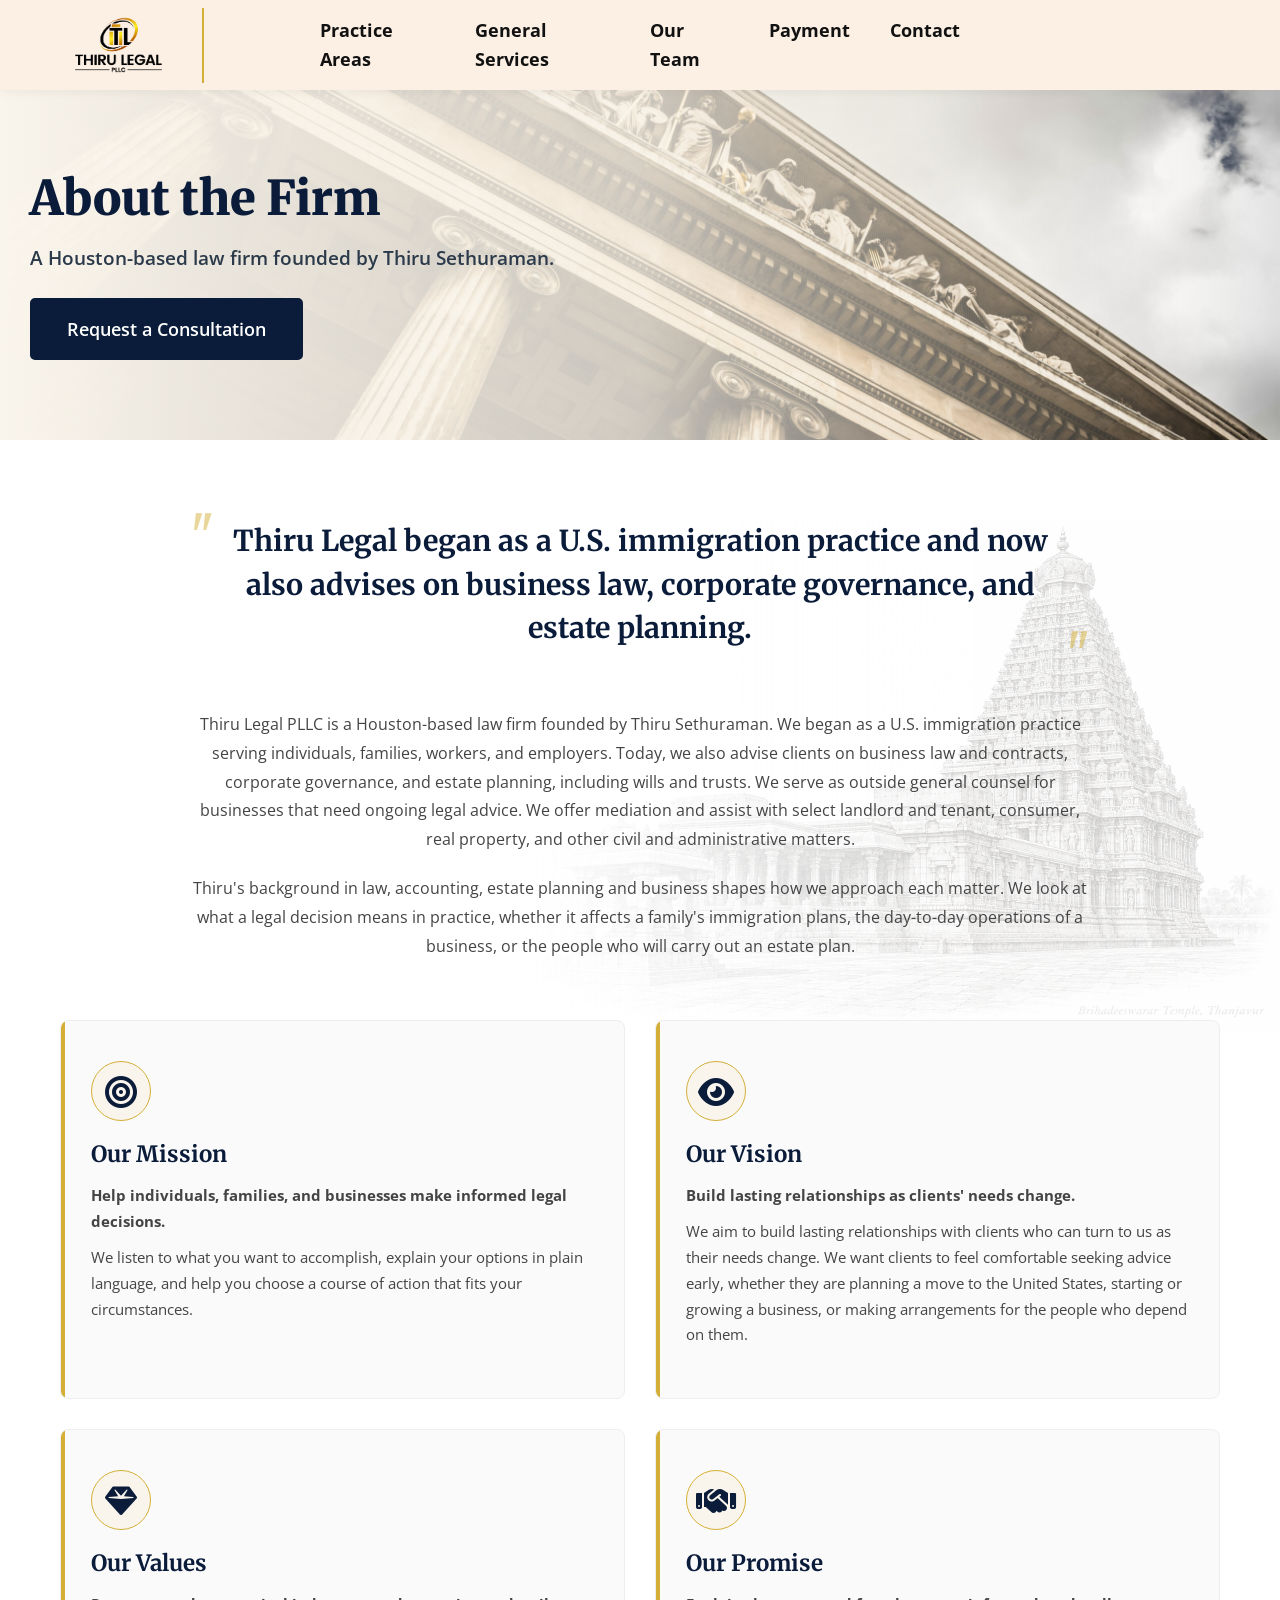
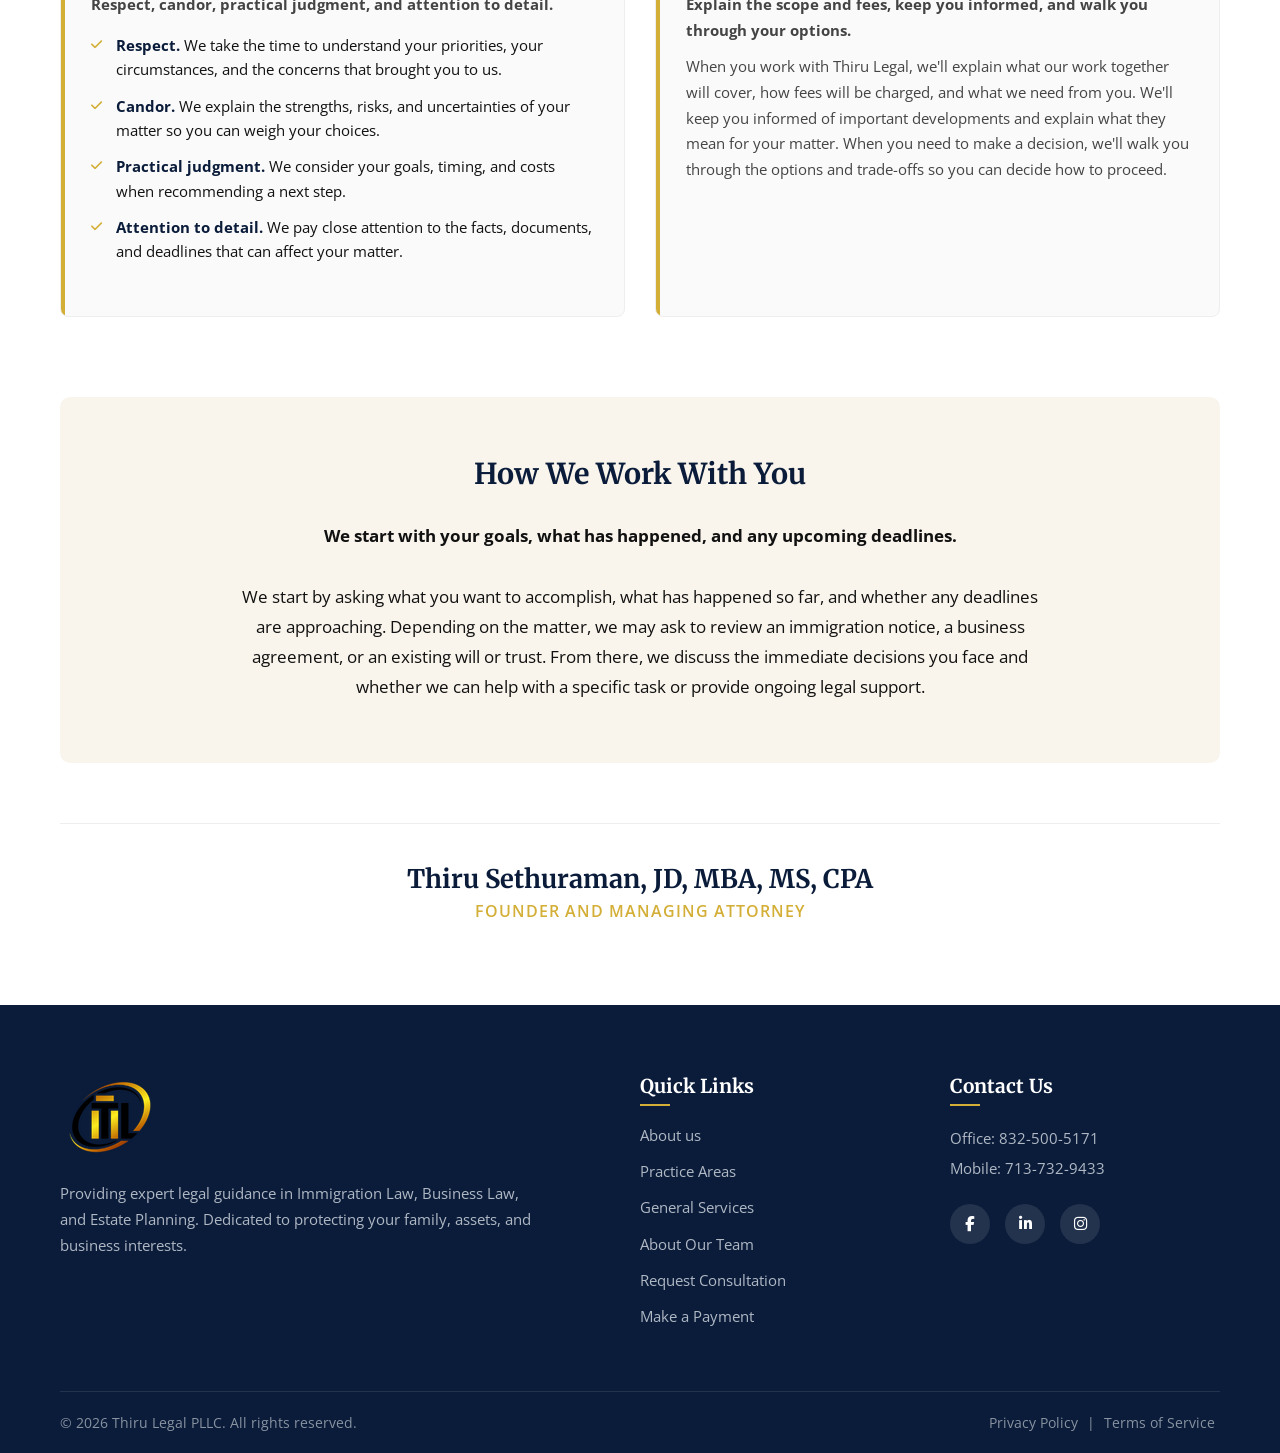
==== commit 32d3f316: "correction given by client" ====
--- a/about.html
+++ b/about.html
@@ -192,6 +192,9 @@
             .principles-grid { grid-template-columns: 1fr; }
             .process-section { padding: 40px 20px; }
         }
+                    .inner-hero {
+    background-image: linear-gradient(to right, rgba(250, 245, 236, 1) 0%, rgba(250, 245, 236, 0.8) 50%, rgba(250, 245, 236, 0) 100%), url('paymet.jpg');
+    }
     </style>
 </head>
 <body>
@@ -318,7 +321,7 @@
                     <h4>Quick Links</h4>
                     <ul>
                         <li><a href="about.html">About us</a></li>
-                        <li><a href="#practice-areas">Practice Areas</a></li>
+                        <li><a href="index.html#practice-areas">Practice Areas</a></li>
                         <li><a href="general-services.html">General Services</a></li>
                         <li><a href="team.html">About Our Team</a></li>
                         <li><a href="contact.html">Request Consultation</a></li>
@@ -332,13 +335,13 @@
                     <div class="footer-contact-row">
                         <span>Office: 832-500-5171</span><br>
                         <span>Mobile: 713-732-9433</span><br>
-                        <span>Houston, Texas</span>
+                        <!-- <span>Houston, Texas</span> -->
                     </div>
                     
                     <div class="footer-social">
                         <a href="https://www.facebook.com/61580748410083/" aria-label="Facebook" target="_blank"><i class="fab fa-facebook-f"></i></a>
                         <a href="https://www.linkedin.com/company/thiru-legal/" aria-label="LinkedIn" target="_blank"><i class="fab fa-linkedin-in"></i></a>
-                        <a href="#" aria-label="Twitter" target="_blank"><i class="fab fa-twitter"></i></a>
+                        <!-- <a href="#" aria-label="Twitter" target="_blank"><i class="fab fa-twitter"></i></a> -->
                         <a href="https://www.instagram.com/thirulegal?dmpr=aTg2dDdycHlybzVy" aria-label="Instagram" target="_blank"><i class="fab fa-instagram"></i></a>
                     </div>
                 </div>
--- a/style.css
+++ b/style.css
@@ -103,7 +103,7 @@
             color: var(--accent-gold);
         }
 
-        /* 3. Right Side Actions */
+        /* 3. Right Side Actions btn */
         .nav-actions {
             display: flex;
             align-items: center;
@@ -497,7 +497,7 @@
             
             /* INVERTS THE BLACK LOGO TO WHITE FOR DARK BACKGROUND */
             /* Remove this line if you have a white version of your logo */
-            filter: brightness(0) invert(1); 
+            /* filter: brightness(0) invert(1);  */
         }
 
         .footer-about p {
@@ -807,7 +807,9 @@
         .page-content--family::before      { background-image: url('temp4_darker.png'); }
         .page-content--general::before      { background-image: url('temp5_darker.png'); }
         .page-content--about::before      { background-image: url('temp6_darker.png'); }
-         .page-content--team::before      { background-image: url('temp7_darker.png'); }
+        .page-content--team::before      { background-image: url('temp7_darker.png'); }
+        .page-content--payment::before      { background-image: url('temp8_darker.png'); }  
+        
         
 
 
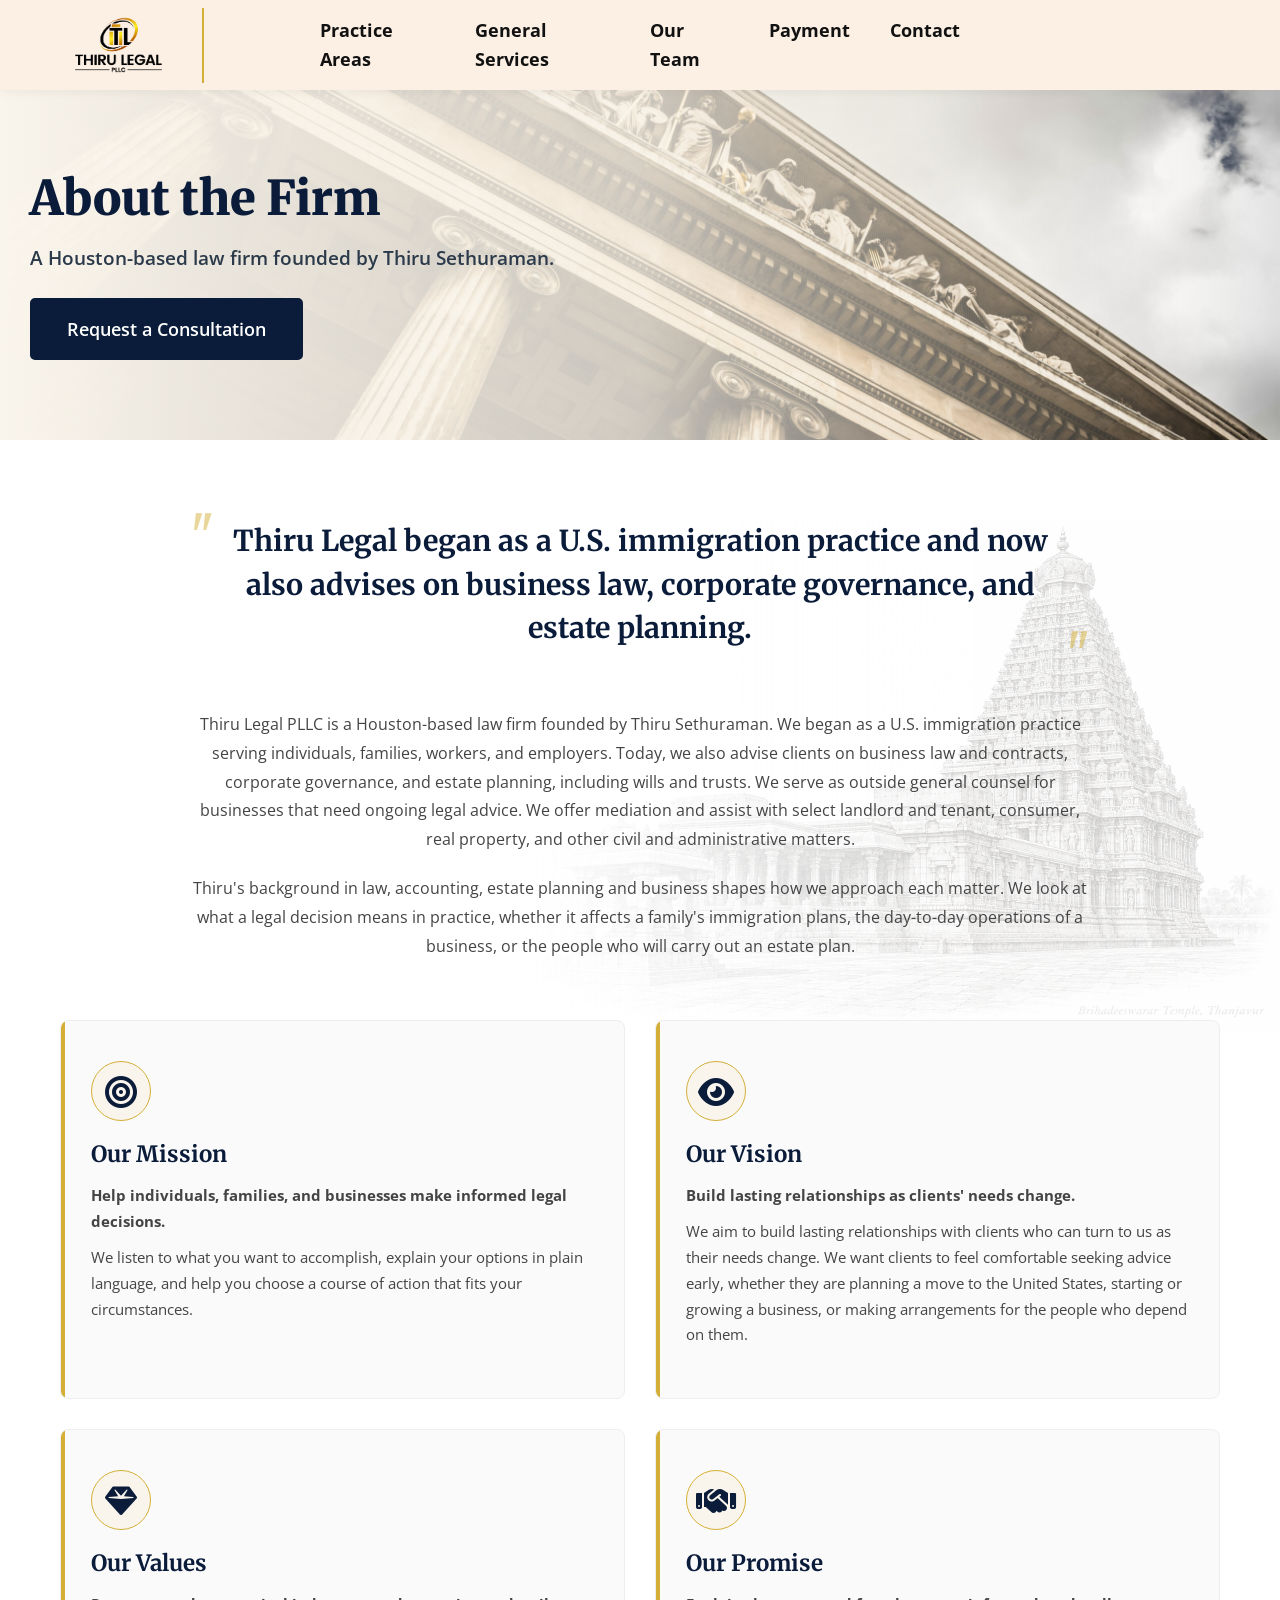
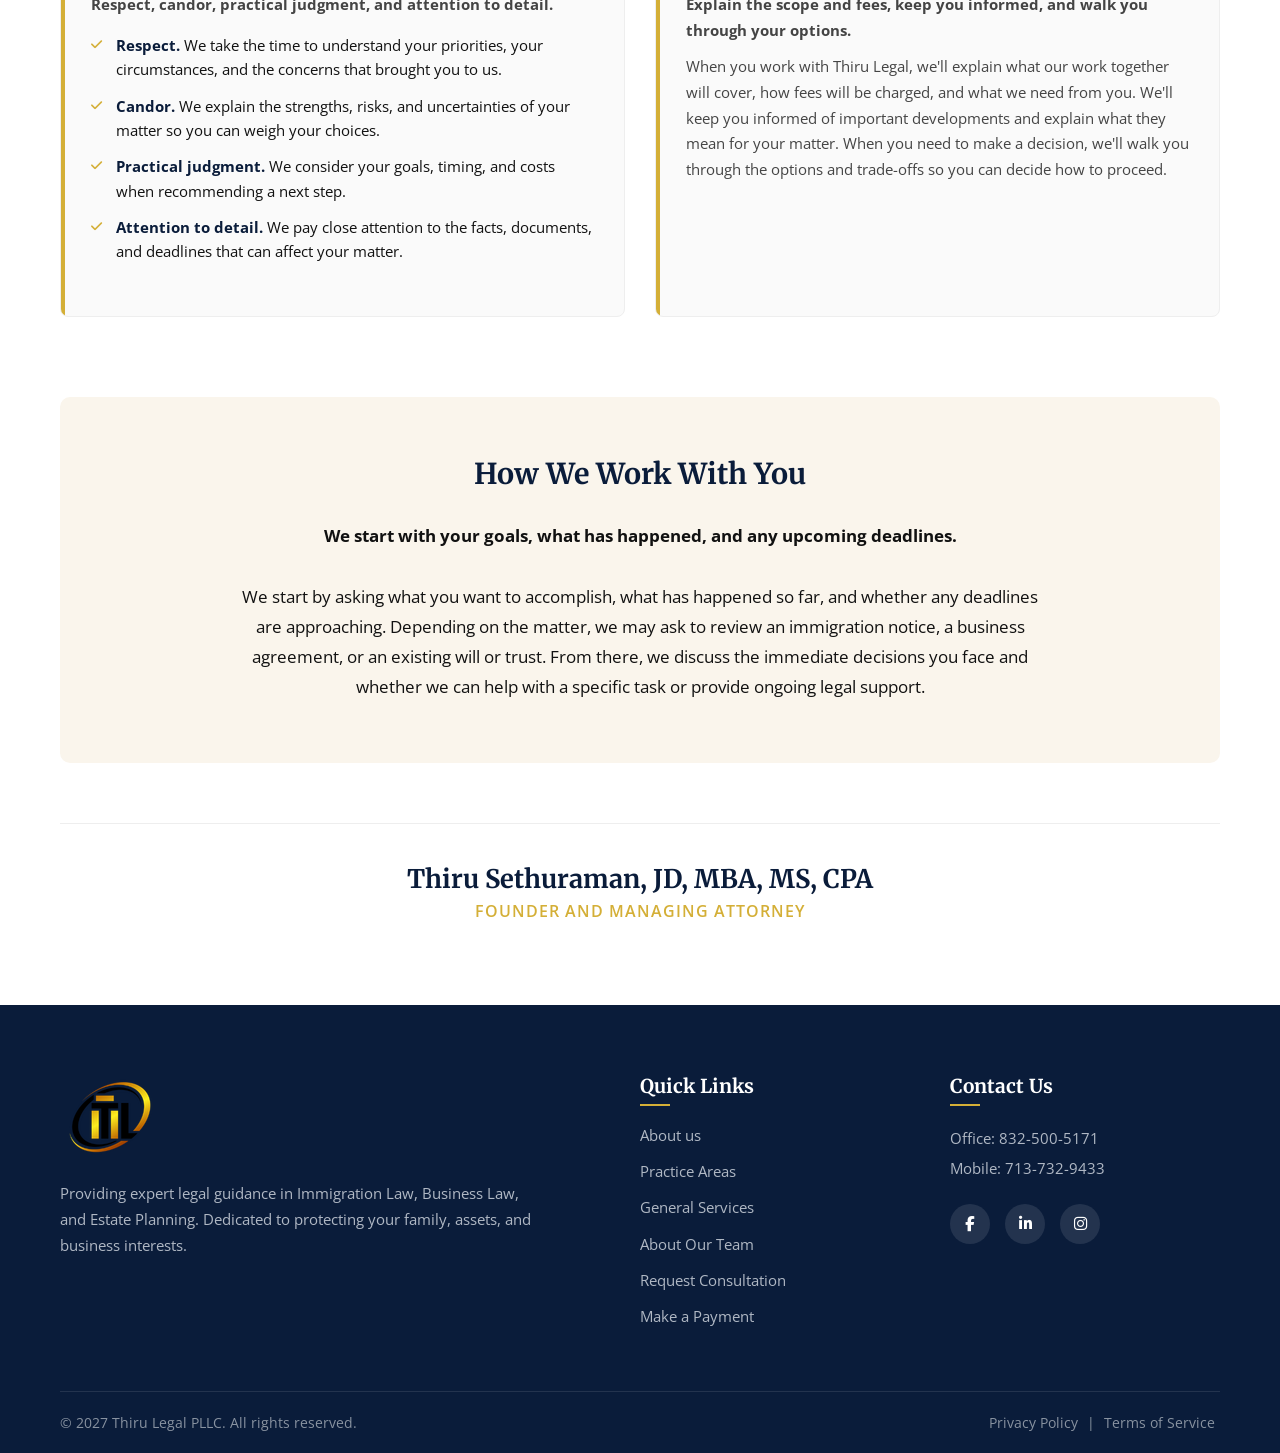
==== commit 227095ec: "last one" ====
--- a/about.html
+++ b/about.html
@@ -350,7 +350,7 @@
 
             <!-- Footer Bottom (Copyright) -->
             <div class="footer-bottom">
-                <p>&copy; 2026 Thiru Legal PLLC. All rights reserved.</p>
+                <p>&copy; 2027 Thiru Legal PLLC. All rights reserved.</p>
                 <p class="footer-legal-links">
                     <a href="#">Privacy Policy</a> | <a href="#">Terms of Service</a>
                 </p>
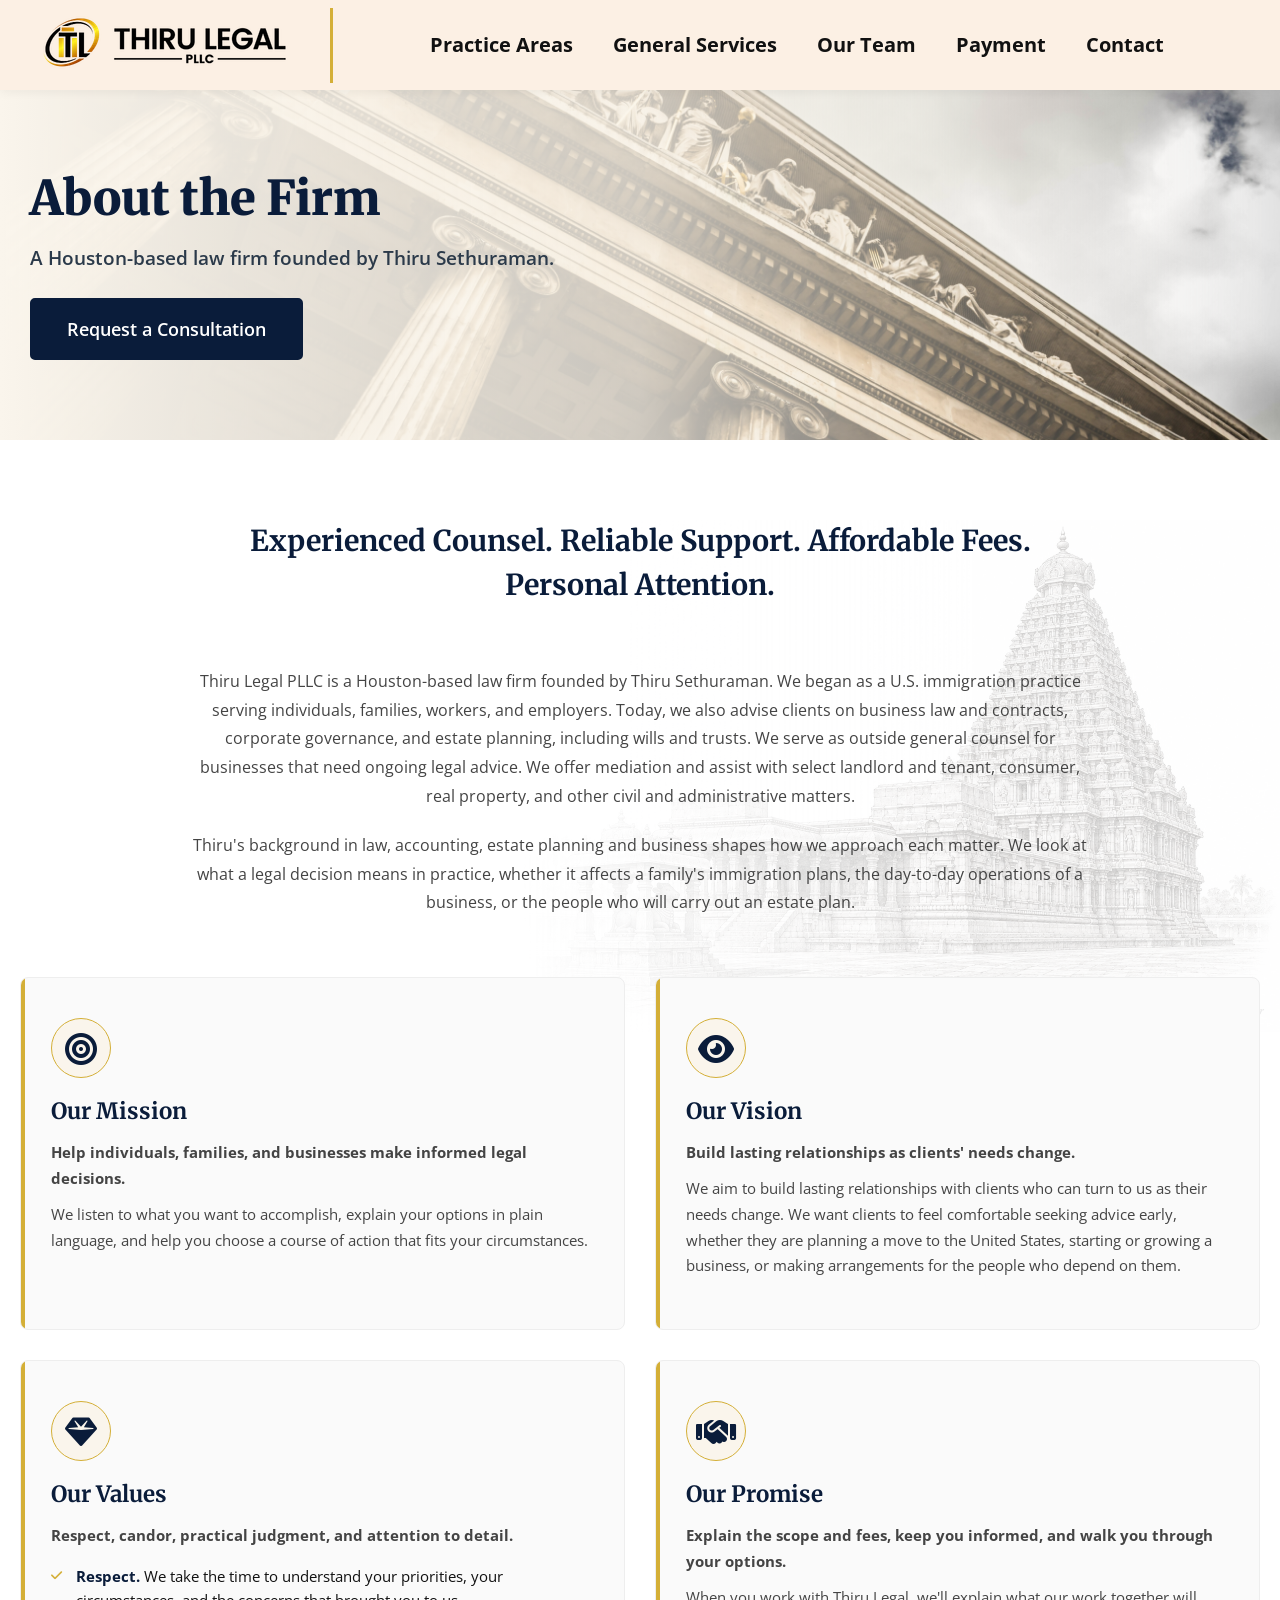
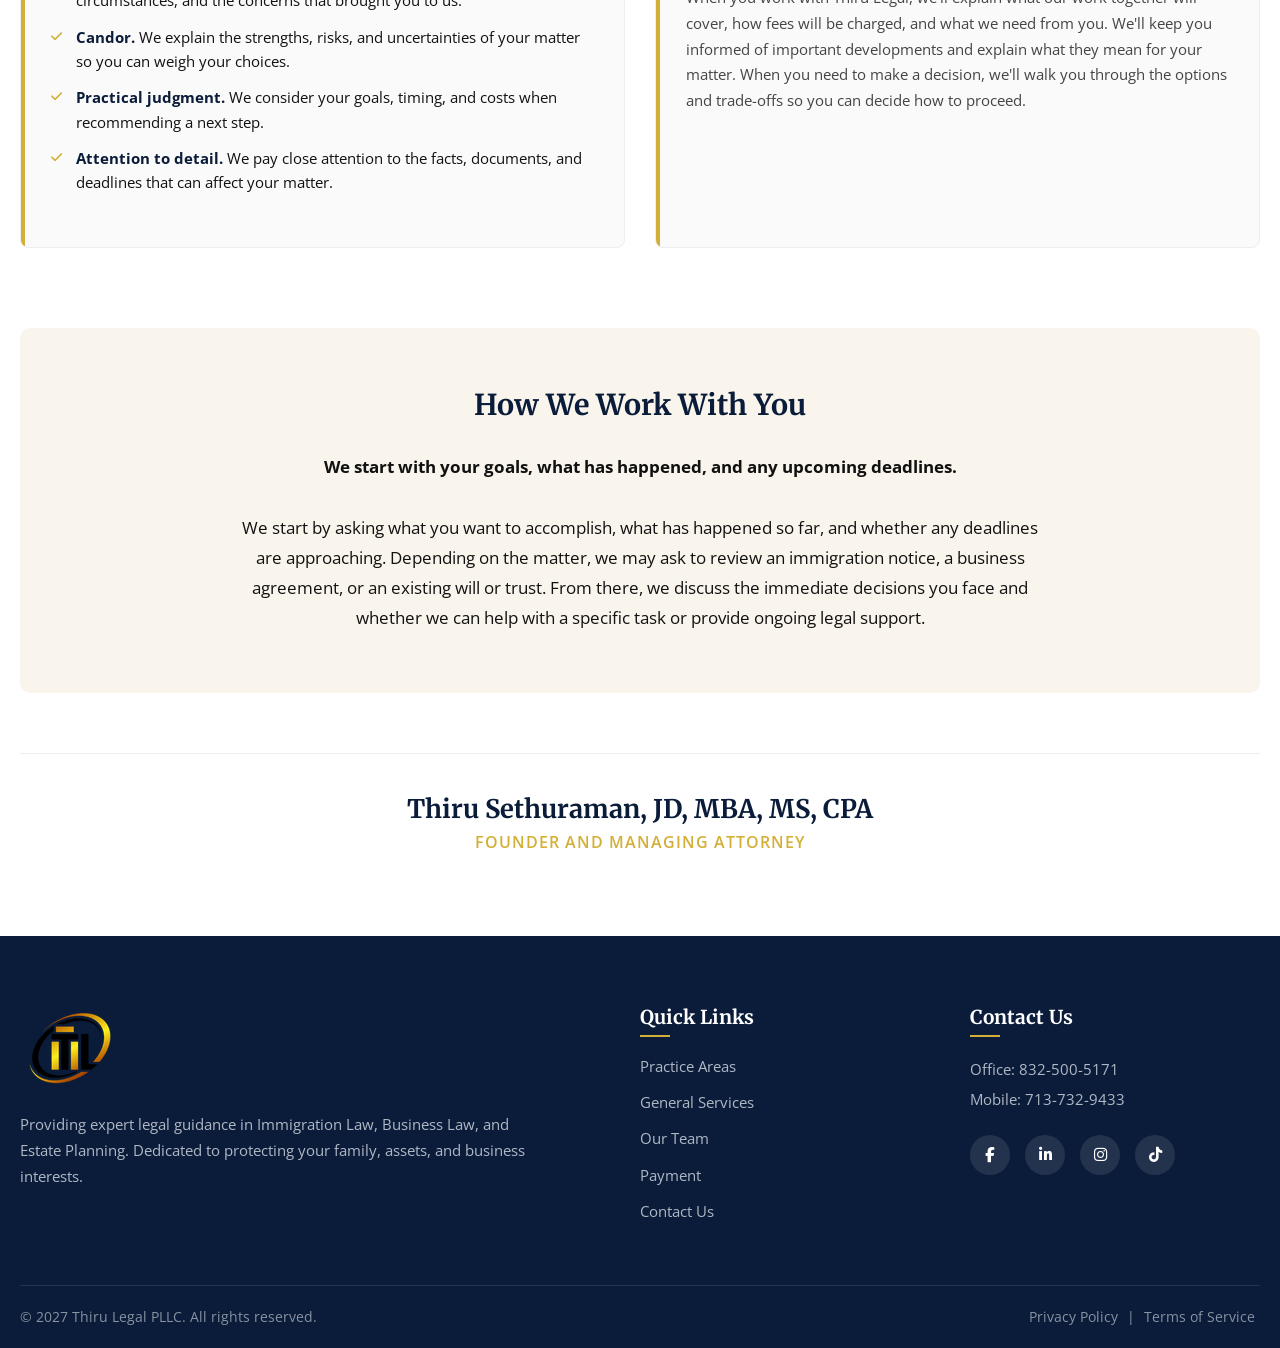
==== commit 10280938: "latest" ====
--- a/about.html
+++ b/about.html
@@ -27,7 +27,7 @@
 
         .about-intro-highlight::before,
         .about-intro-highlight::after {
-            content: '"';
+            content: '';
             font-size: 3rem;
             color: var(--accent-gold);
             position: absolute;
@@ -235,7 +235,7 @@
             
             <!-- Highlighted Quote -->
             <div class="about-intro-highlight">
-                Thiru Legal began as a U.S. immigration practice and now also advises on business law, corporate governance, and estate planning.
+                Experienced Counsel. Reliable Support. Affordable Fees. Personal Attention.
             </div>
 
             <!-- Firm Background -->
@@ -295,8 +295,10 @@
 
             <!-- Founder Signature -->
             <div class="founder-signature">
+                <a href="team.html#thiru">
                 <h4>Thiru Sethuraman, JD, MBA, MS, CPA</h4>
                 <p>Founder and Managing Attorney</p>
+                </a>
             </div>
 
         </div>
@@ -320,12 +322,11 @@
                 <div class="footer-col footer-links">
                     <h4>Quick Links</h4>
                     <ul>
-                        <li><a href="about.html">About us</a></li>
                         <li><a href="index.html#practice-areas">Practice Areas</a></li>
                         <li><a href="general-services.html">General Services</a></li>
-                        <li><a href="team.html">About Our Team</a></li>
-                        <li><a href="contact.html">Request Consultation</a></li>
-                        <li><a href="payment.html">Make a Payment</a></li>
+                        <li><a href="team.html">Our Team</a></li>
+                        <li><a href="payment.html">Payment</a></li>
+                        <li><a href="contact.html">Contact Us</a></li>
                     </ul>
                 </div>
 
@@ -343,6 +344,9 @@
                         <a href="https://www.linkedin.com/company/thiru-legal/" aria-label="LinkedIn" target="_blank"><i class="fab fa-linkedin-in"></i></a>
                         <!-- <a href="#" aria-label="Twitter" target="_blank"><i class="fab fa-twitter"></i></a> -->
                         <a href="https://www.instagram.com/thirulegal?dmpr=aTg2dDdycHlybzVy" aria-label="Instagram" target="_blank"><i class="fab fa-instagram"></i></a>
+                        <a href="https://www.tiktok.com/@thirulegal" aria-label="TikTok" target="_blank">
+                            <i class="fab fa-tiktok"></i>
+                        </a>
                     </div>
                 </div>
 
@@ -352,7 +356,7 @@
             <div class="footer-bottom">
                 <p>&copy; 2027 Thiru Legal PLLC. All rights reserved.</p>
                 <p class="footer-legal-links">
-                    <a href="#">Privacy Policy</a> | <a href="#">Terms of Service</a>
+                    <a href="privacy-policy.html">Privacy Policy</a> | <a href="terms-of-service.html">Terms of Service</a>
                 </p>
             </div>
         </div>
--- a/style.css
+++ b/style.css
@@ -38,15 +38,15 @@
         }
 
         .container {
-            max-width: 1200px;
+            max-width: 1400px;
             margin: 0 auto;
             padding: 0 20px;
         }
 
           /* --- NAVIGATION --- */
+              /* ----- header (original) ----- */
         header {
-            /* background-color: var(--primary-light); */
-            background-color: #FCF0E4;
+            background-color: #FCF0E4;          /* var(--primary-light) */
             padding: 5px 0;
             position: sticky;
             top: 0;
@@ -54,94 +54,102 @@
             box-shadow: 0 2px 10px rgba(0,0,0,0.05);
         }
 
+        .container {
+            max-width: 1400px;    /* gives comfortable breathing room */
+            margin: 0 auto;
+            padding: 0 20px;
+            width: 100%;
+        }
+
+        /* ----- nav container – flex row, logo left, everything else right ----- */
         .nav-container {
             display: flex;
-            justify-content: space-between; /* Pushes Logo left, Actions right */
+            justify-content: space-between;   /* logo left, actions right */
             align-items: center;
-            /* position: relative; */
             min-height: 80px;
-        }
-
-        /* 1. Logo (Left) */
+            position: relative;               /* for mobile dropdown positioning */
+        }
+
+        /* ----- 1. logo (left) ----- */
         .logo-link {
             display: flex;
             align-items: center;
-            /* z-index: 10; */
-            flex: 1; /* Ensures logo container takes up space on the left */
+            flex: 0 0 auto;                  /* logo keeps natural width */
+            /* no flex:1 – we want it compact */
         }
 
         .nav-logo {
-            height: 75px; 
+            height: 75px;
             width: auto;
             object-fit: contain;
-            border-right: 2px solid var(--accent-gold); 
-            padding-right: 25px; 
-        }
-
-        /* 2. Nav Links (Center) */
+            border-right: 3px solid var(--accent-gold);
+            padding-right: 10px;
+            display: block;
+        }
+
+        /* ----- 2. nav links – take ALL remaining space, centered ----- */
         .nav-links {
             display: flex;
             gap: 40px;
             list-style: none;
-            
-            /* Keeps menu perfectly centered */
-            position: absolute;
-            left: 50%;
-            transform: translateX(-50%);
             margin: 0;
             padding: 0;
+
+            /* 🔥 KEY: fill the rest of the container after logo */
+            flex: 1 1 auto;
+            justify-content: center;          /* center the items within the remaining space */
+            align-items: center;
+            /* no absolute positioning – stays in flow */
         }
 
         .nav-links li a {
-            font-size: 18px;
+            font-size: 20px;
             font-weight: 700;
             color: var(--text-dark);
             transition: color 0.3s ease;
+            text-decoration: none;
+            white-space: nowrap;
         }
 
         .nav-links li a:hover {
             color: var(--accent-gold);
         }
 
-        /* 3. Right Side Actions btn */
+        /* ----- 3. right side actions (empty / button) ----- */
         .nav-actions {
             display: flex;
             align-items: center;
             gap: 15px;
-            z-index: 10;
-            flex: 1; /* Ensures actions container takes up space on the right */
-            justify-content: flex-end; /* Aligns items to the right */
-        }
-
-        /* The new Consultation Button */
+            flex: 0 0 auto;                  /* no stretch, just content width */
+            justify-content: flex-end;
+        }
+
+        /* optional CTA button – hidden in your snippet but we keep style */
         .nav-cta-btn {
-            background-color: var(--primary-dark);
-            color: var(--white);
-            padding: 10px 20px;
-            border-radius: 5px;
-            font-size: 0.9rem;
+            background: var(--accent-gold);
+            color: #fff;
+            padding: 10px 18px;
+            border-radius: 30px;
             font-weight: 600;
-            border: 2px solid var(--primary-dark);
-            transition: all 0.3s ease;
-            white-space: nowrap; /* Prevents text from wrapping */
-        }
-
+            text-decoration: none;
+            font-size: 0.95rem;
+            transition: background 0.2s;
+        }
         .nav-cta-btn:hover {
-            background-color: transparent;
-            color: var(--primary-dark);
+            background: #b38f42;
         }
 
         .mobile-menu-btn {
             display: none;
-            font-size: 1.5rem;
+            font-size: 1.8rem;
             cursor: pointer;
             background: none;
             border: none;
             color: var(--primary-dark);
-        }
-
-        /* --- RESPONSIVE UPDATES --- */
-        /* Hide the centered links and show mobile menu earlier to prevent crowding */
+            line-height: 1;
+        }
+
+        /* ----- responsive ----- */
         @media (max-width: 1100px) {
             .nav-links {
                 display: none;
@@ -149,13 +157,14 @@
                 position: absolute;
                 top: 100%;
                 left: 0;
-                transform: none;
                 width: 100%;
                 background-color: var(--primary-light);
                 padding: 20px 0;
                 box-shadow: 0 5px 10px rgba(0,0,0,0.1);
                 text-align: center;
                 gap: 15px;
+                flex: none;                 /* reset flex inside mobile */
+                justify-content: flex-start;
             }
 
             .nav-links.active {
@@ -165,23 +174,32 @@
             .mobile-menu-btn {
                 display: block;
             }
-            
+
             .nav-actions {
-                flex: none; /* Remove flex sizing on mobile */
+                flex: 0 0 auto;
+            }
+
+            /* on mobile the logo border can stay, but we adjust spacing */
+            .nav-logo {
+                border-right: 2px solid var(--accent-gold);
+                padding-right: 15px;
             }
         }
 
         @media (max-width: 576px) {
-            /* On very small phones, hide the nav button text or make it smaller */
             .nav-logo {
-                height: 50px; 
-                border-right: none; 
+                height: 50px;
+                border-right: none;        /* cleaner on tiny screens */
                 padding-right: 0;
             }
-            
+
             .nav-cta-btn {
                 padding: 8px 12px;
                 font-size: 0.8rem;
+            }
+
+            .nav-container {
+                min-height: 65px;
             }
         }
  /* --- HERO SECTION (UPDATED FOR FULL BACKGROUND) --- */
